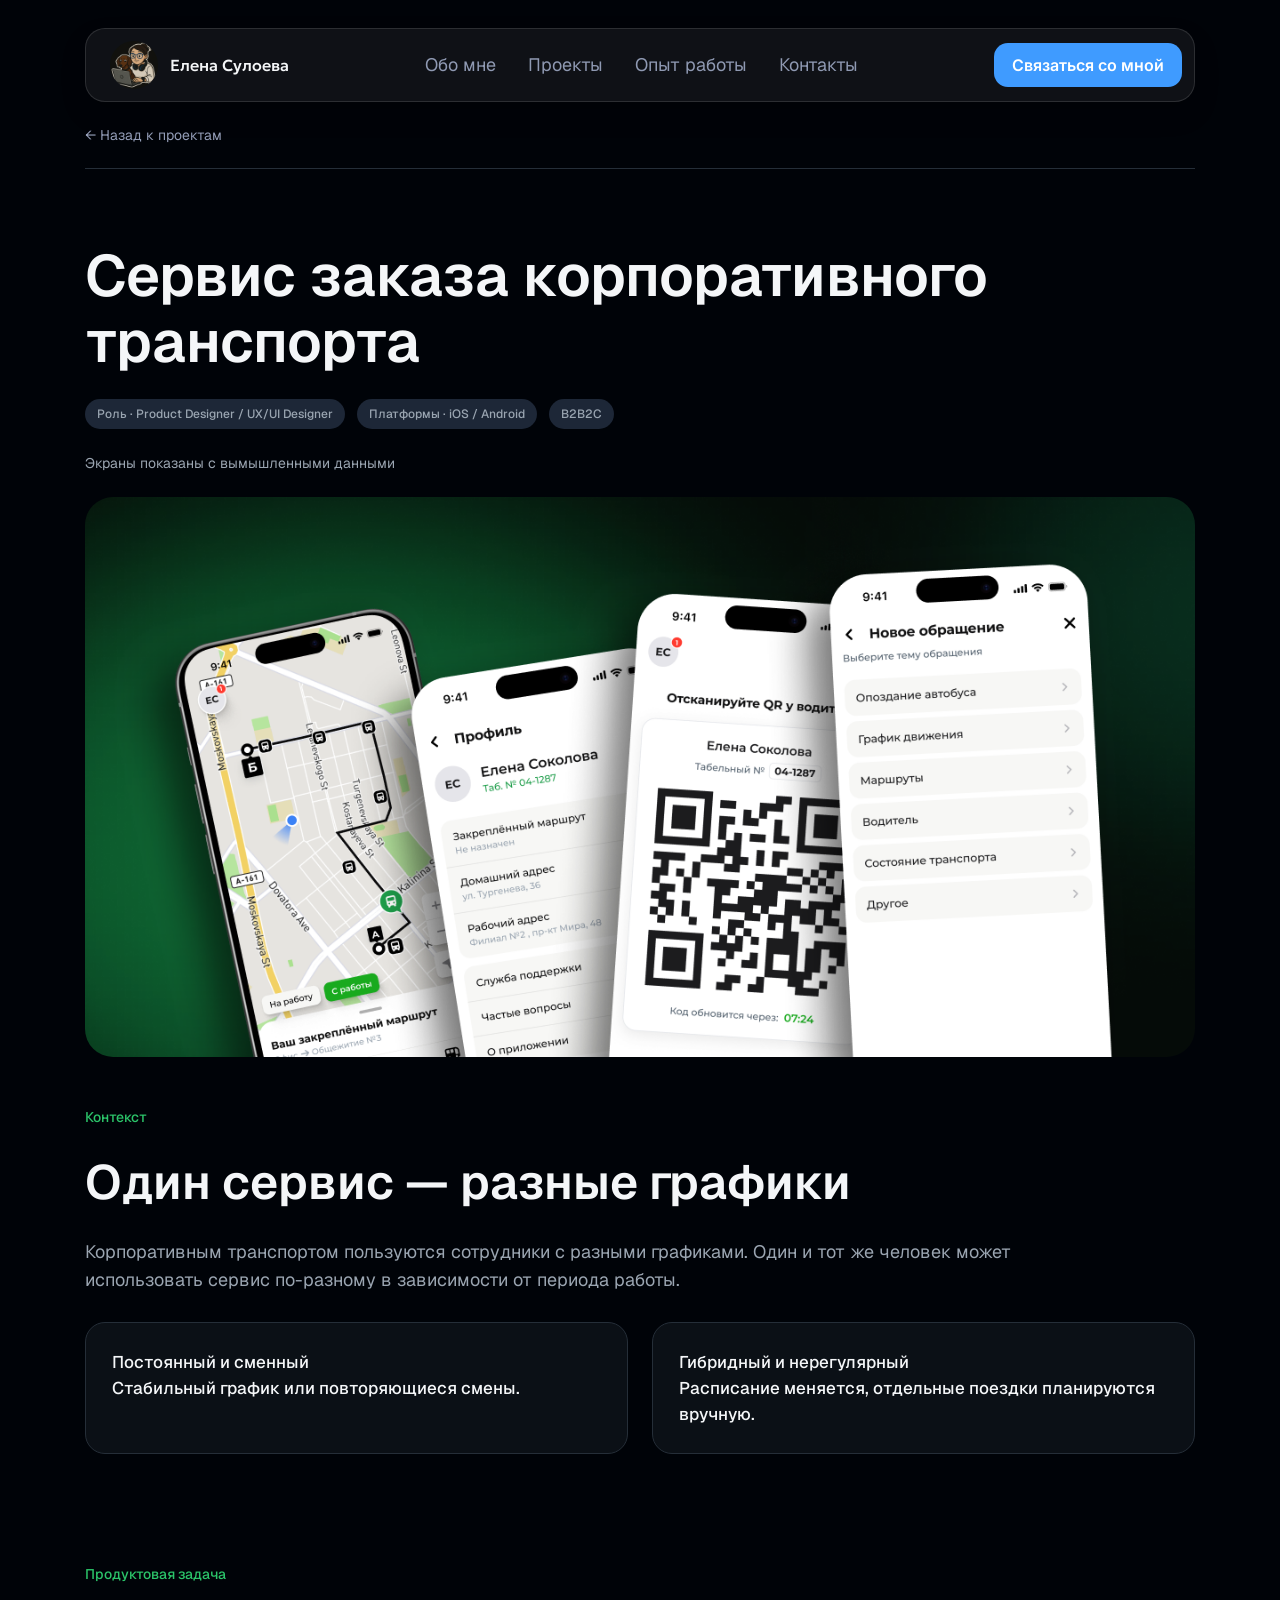
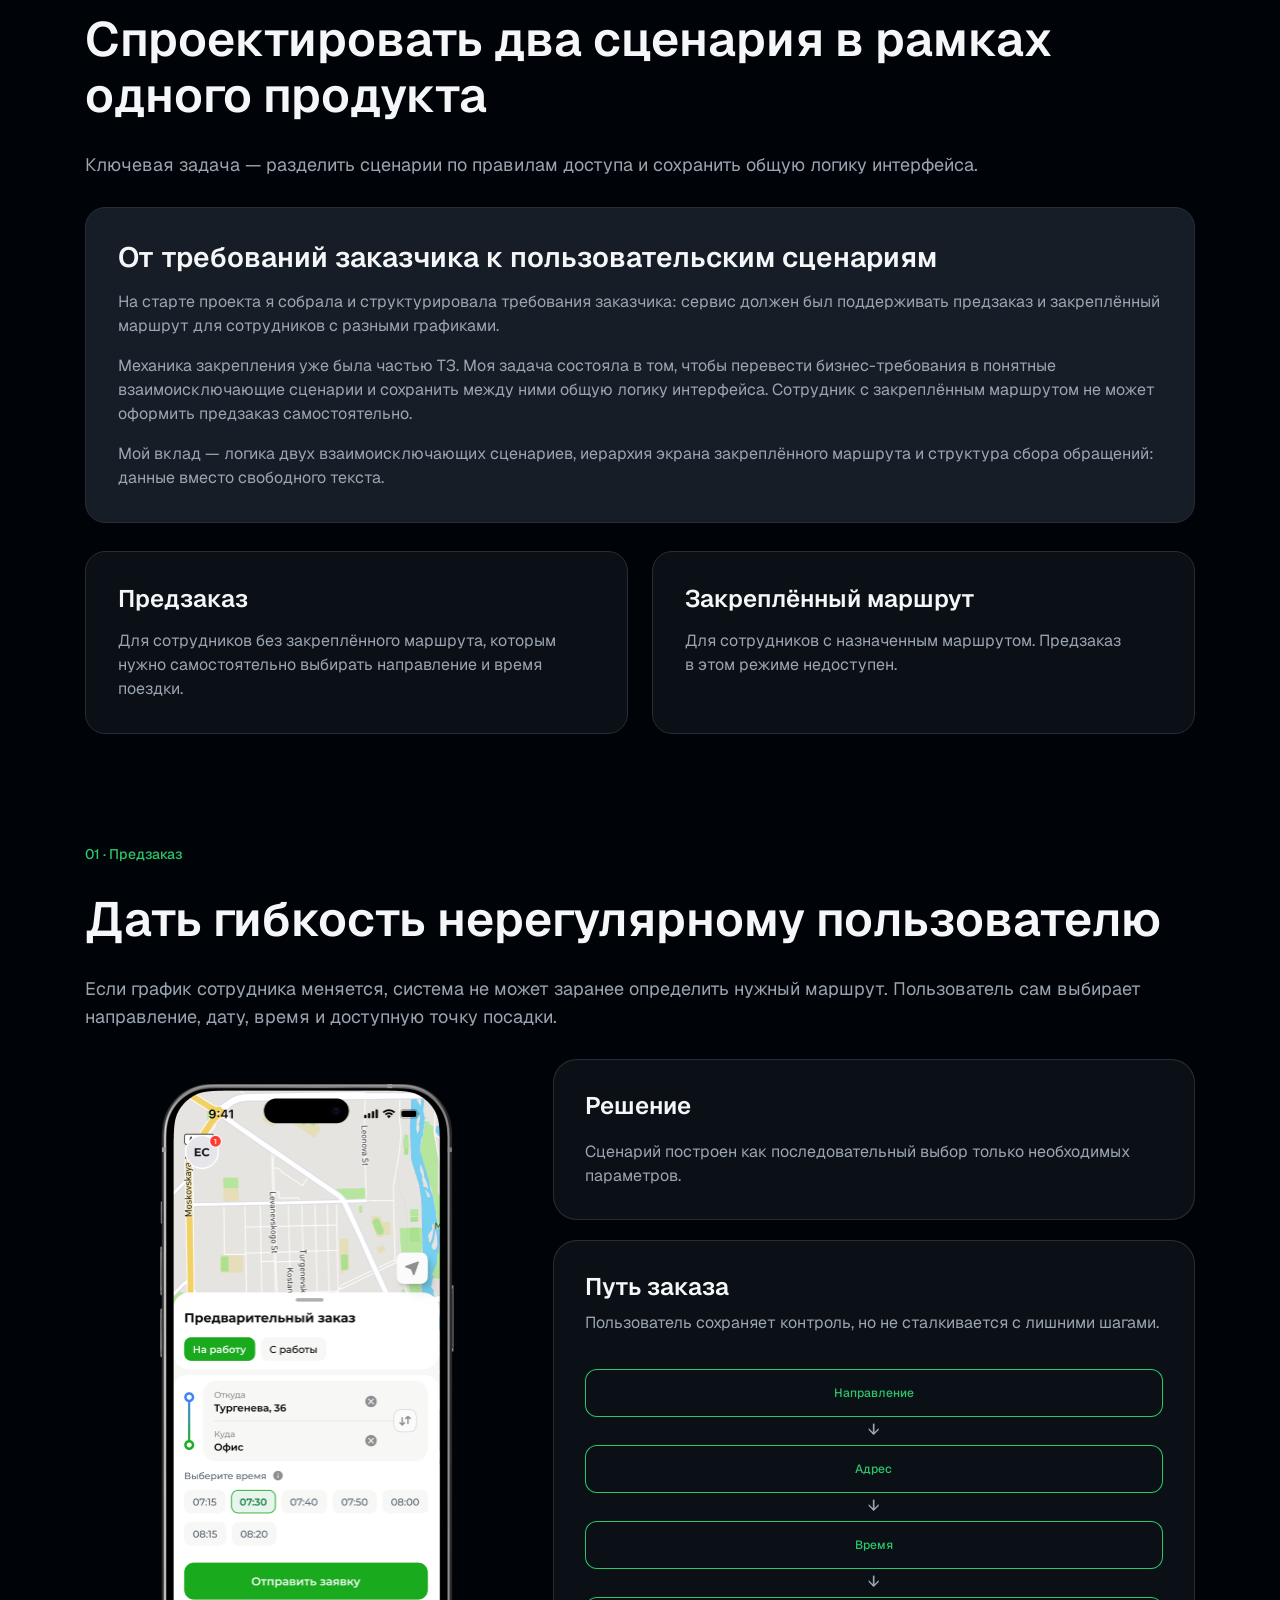
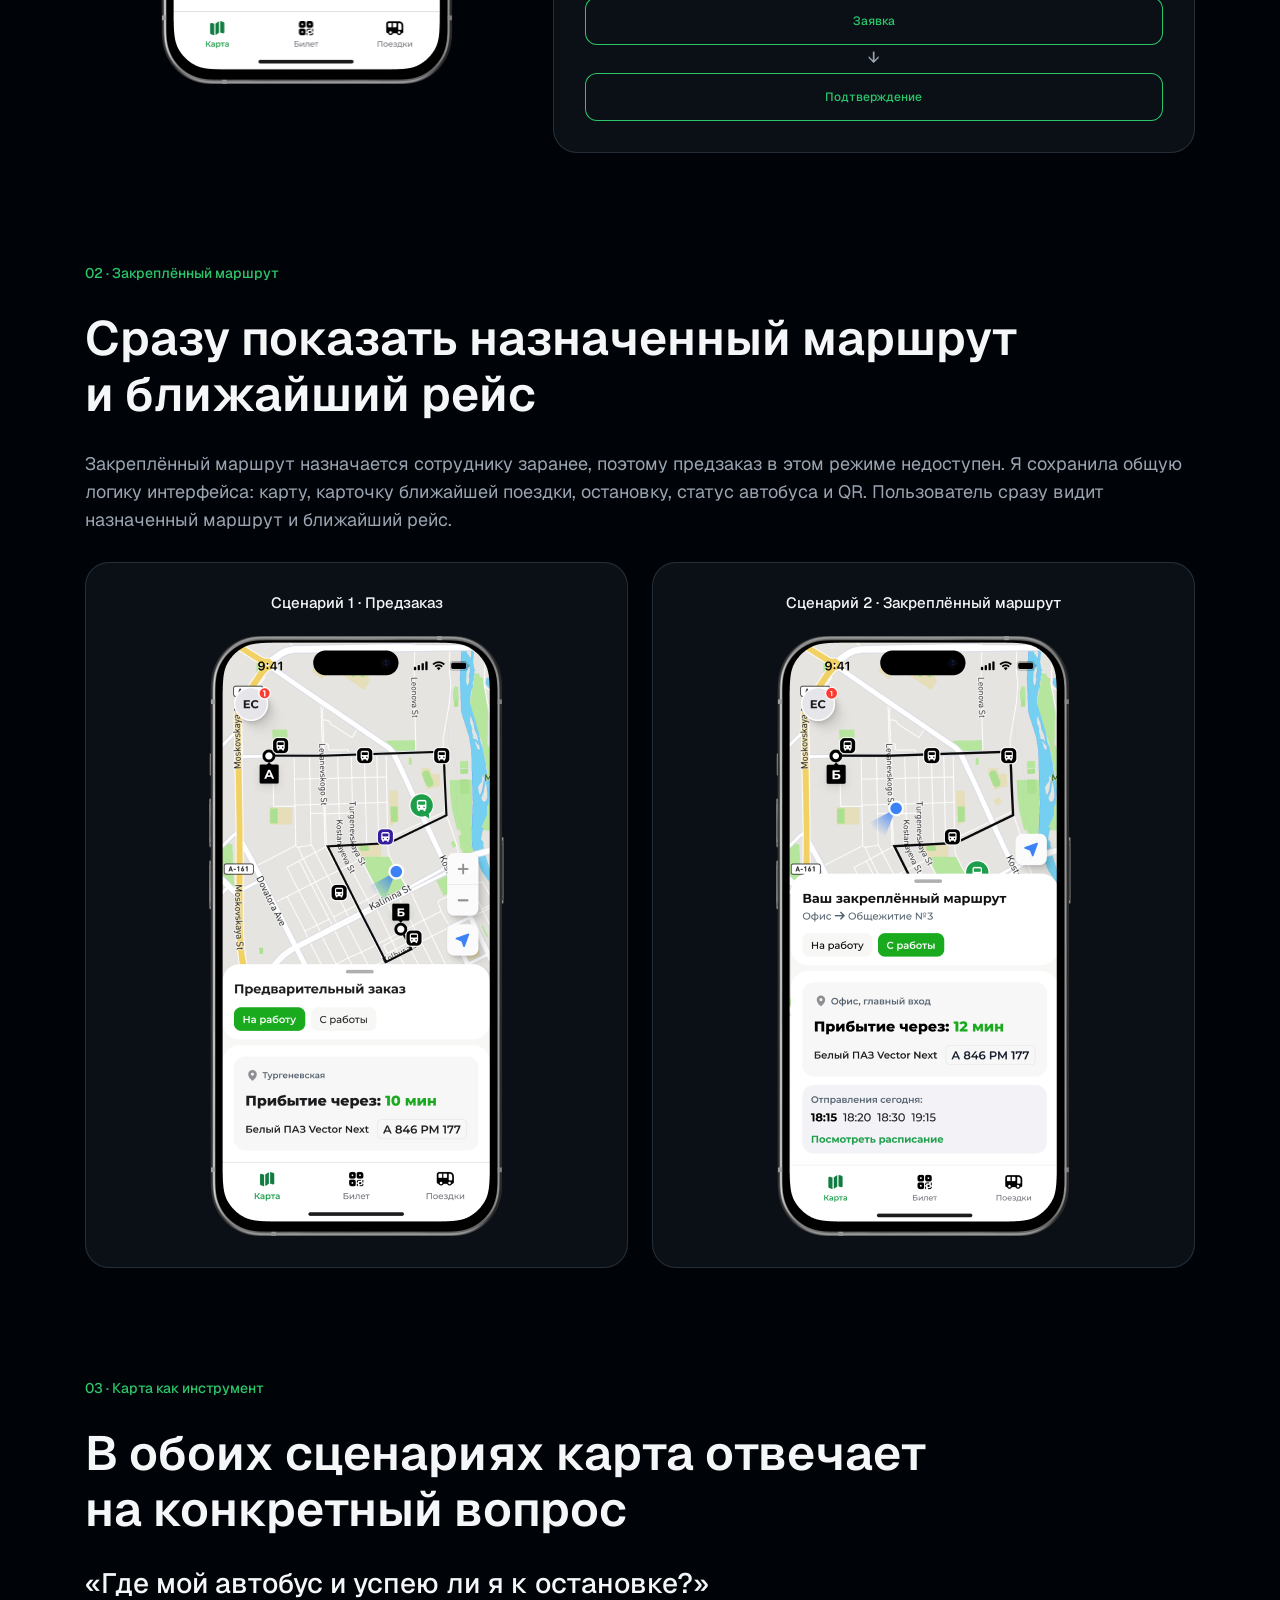
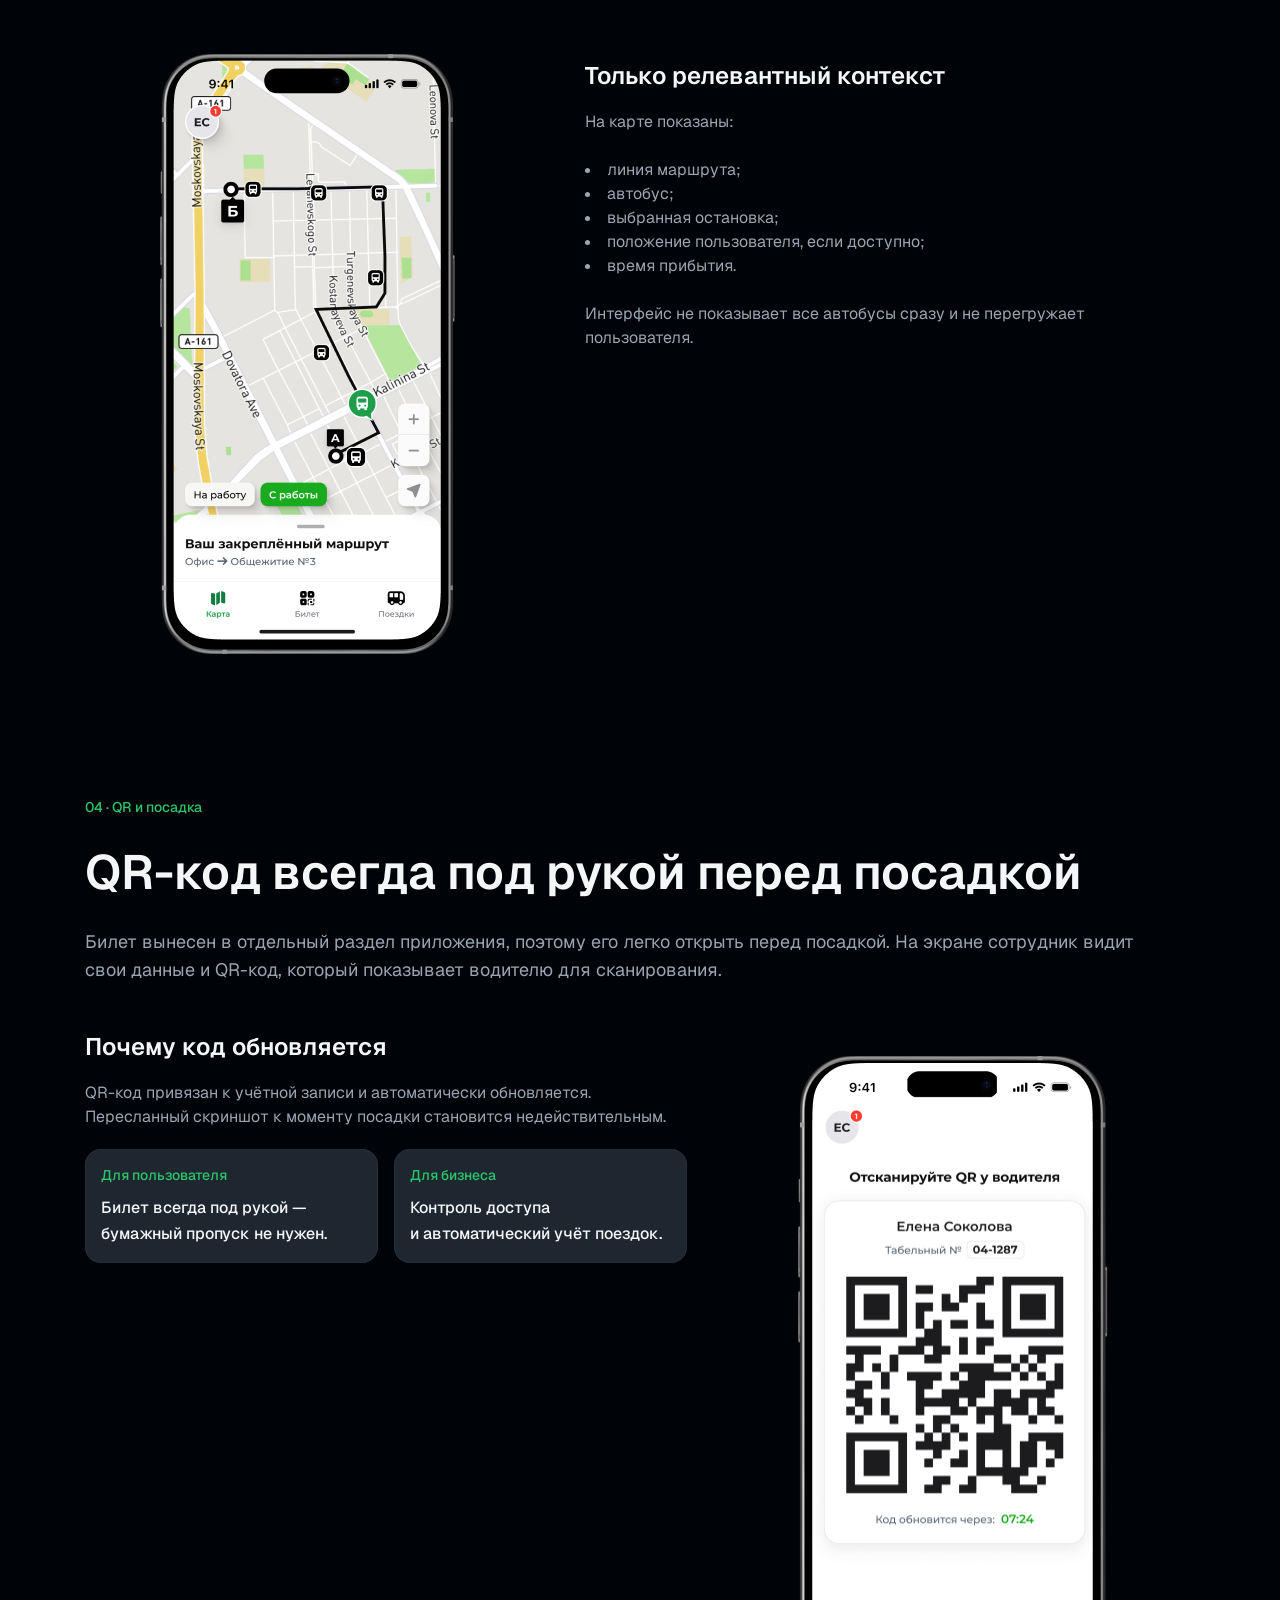
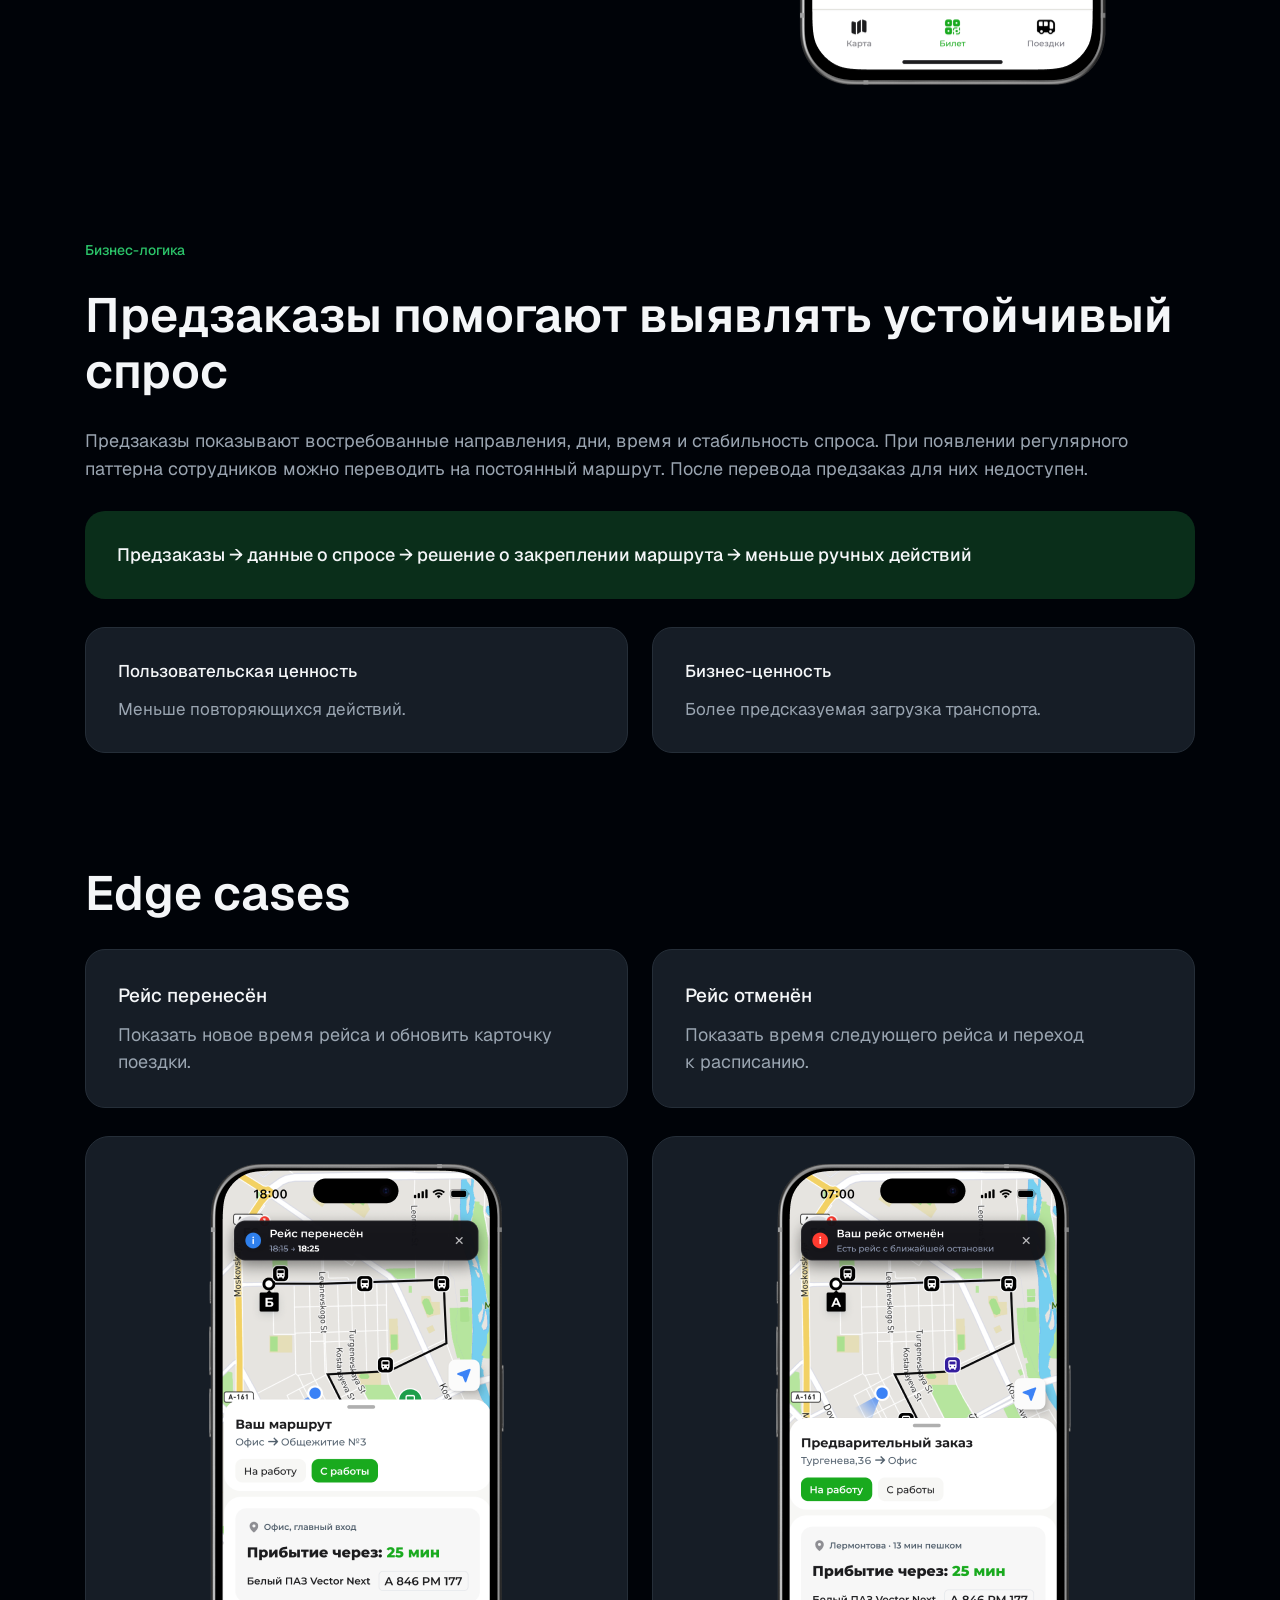
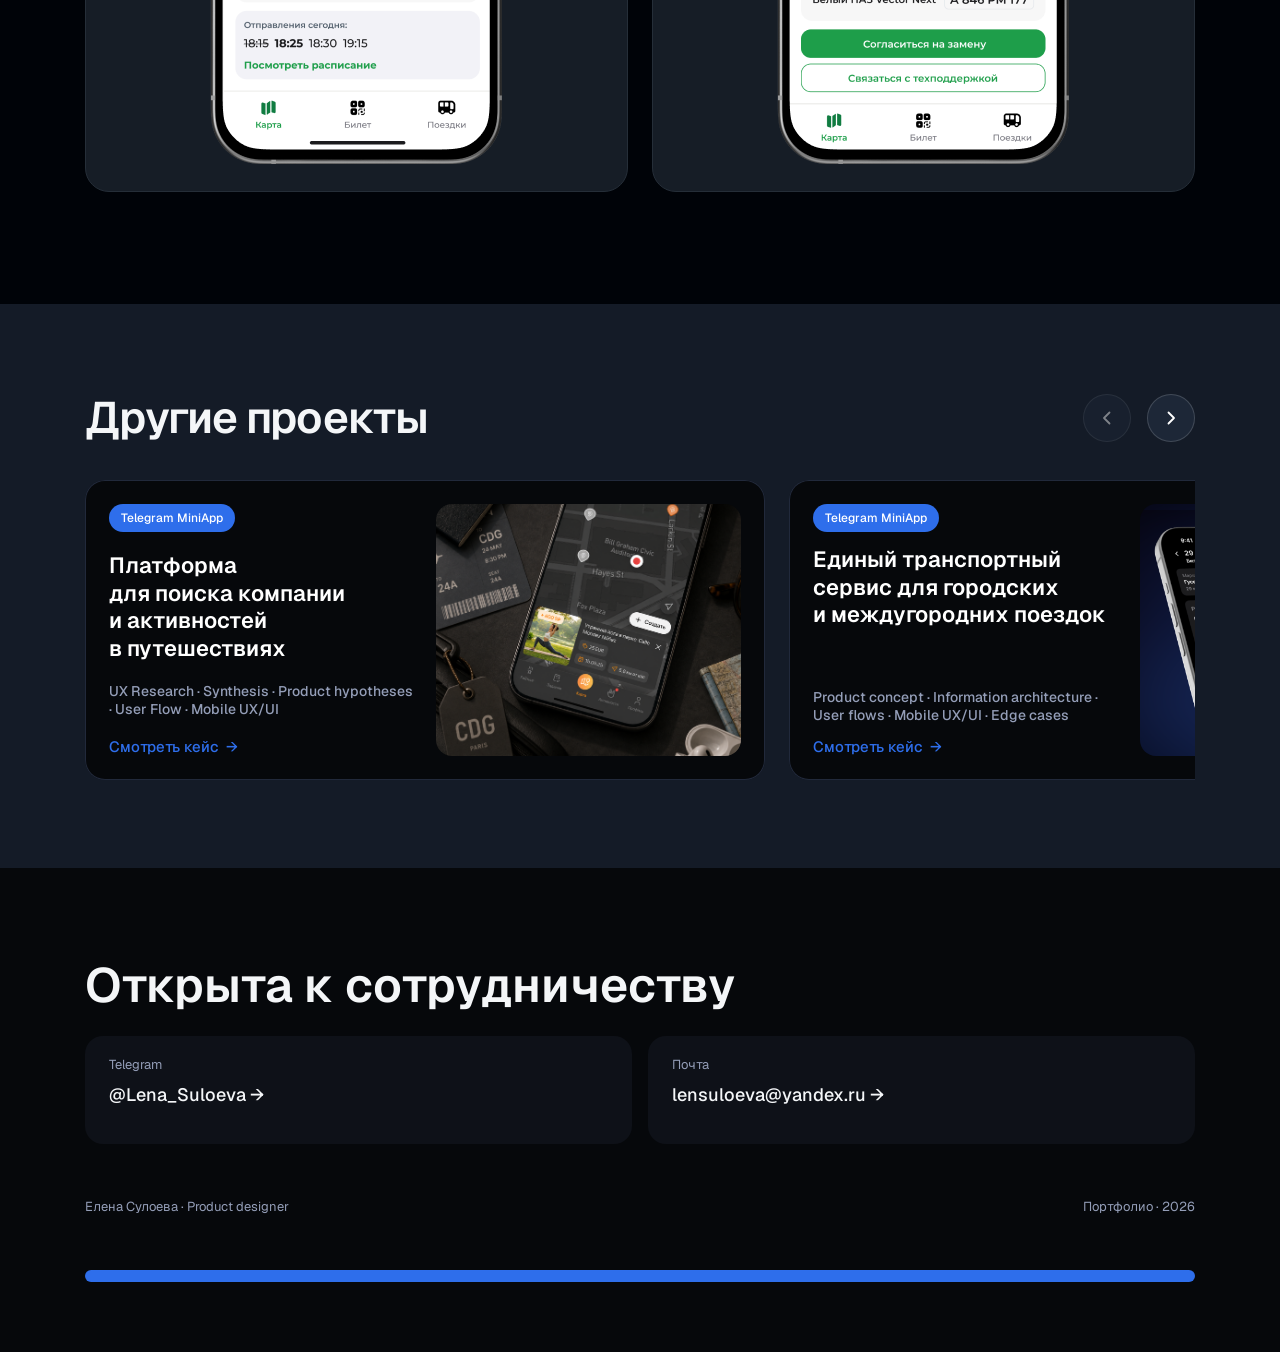
==== site/corporate-transport.html @ f9fe2088 "feat: add responsive corporate transport case and project carousel" ====
<!doctype html>
<html lang="ru">
<head>
  <meta charset="utf-8">
  <meta name="viewport" content="width=device-width, initial-scale=1">
  <meta name="theme-color" content="#000308">
  <meta name="description" content="Кейс Елены Сулоевой: сервис заказа корпоративного транспорта. Предзаказ и закреплённый маршрут, карта, QR-билет и логика поездок.">
  <title>Корпоративный транспорт — Елена Сулоева</title>
  <link rel="icon" type="image/png" href="../pic/avatar.png">
  <link rel="stylesheet" href="./fonts.css">
  <link rel="stylesheet" href="./styles.css">
  <link rel="stylesheet" href="./case.css?v=926602998c38">
  <script src="./script.js" defer></script>
  <script src="./case.js" defer></script>
</head>
<body class="case-page">
  <a class="skip-link" href="#main">К содержимому</a>
  <div class="case-header">
    <header class="header container">
      <a class="brand" href="./index.html" aria-label="Елена Сулоева — на главную">
        <img class="avatar" src="../pic/avatar.png" alt="" width="48" height="48">
        <span>Елена Сулоева</span>
      </a>
      <nav class="navigation" id="navigation" aria-label="Основная навигация">
        <a href="./index.html#about">Обо&nbsp;мне</a>
        <a href="./index.html#projects">Проекты</a>
        <a href="./index.html#experience">Опыт работы</a>
        <a href="#contacts">Контакты</a>
      </nav>
      <a class="contact-button" href="#contacts">Связаться со&nbsp;мной</a>
      <button class="menu-button" type="button" aria-label="Открыть меню" aria-expanded="false" aria-controls="navigation" hidden>
        <img src="../pic/menu.png" alt="" width="44" height="44">
      </button>
    </header>
    <div class="case-back container"><a href="./index.html#projects"><span aria-hidden="true">←</span> Назад к&nbsp;проектам</a></div>
  </div>
  <main id="main" tabindex="-1">
    <section class="case-hero container" aria-labelledby="case-title">
      <h1 id="case-title">Сервис заказа корпоративного транспорта</h1>
      <p class="case-hero-description">Как объединить регулярные и&nbsp;нерегулярные поездки сотрудников в&nbsp;одном продукте</p>
      <ul class="case-meta" aria-label="О проекте">
        <li>Роль · Product Designer / UX/UI Designer</li>
        <li>Платформы · iOS / Android</li>
        <li class="case-meta-desktop">B2B2C</li>
        <li class="case-meta-mobile">Внутренний продукт для&nbsp;крупного банка · NDA</li>
      </ul>
      <p class="case-data-note">Экраны показаны с&nbsp;вымышленными данными</p>
      <img class="case-showcase" src="../pic/corporate-case/hero.png" alt="Четыре экрана сервиса: карта маршрута, профиль сотрудника, QR-билет и обращение в поддержку" width="1248" height="630" fetchpriority="high" decoding="async">
    </section>

    <section class="case-section case-context container" aria-labelledby="context-title">
      <p class="case-eyebrow">Контекст</p>
      <h2 id="context-title">Один сервис — разные графики</h2>
      <p class="case-lead">Корпоративным транспортом пользуются сотрудники с&nbsp;разными графиками. Один и&nbsp;тот&nbsp;же человек может использовать сервис по-разному в&nbsp;зависимости от&nbsp;периода работы.</p>
      <div class="case-grid case-schedules">
        <article class="case-panel"><h3>Постоянный и&nbsp;сменный</h3><p>Стабильный график или повторяющиеся смены.</p></article>
        <article class="case-panel"><h3>Гибридный и&nbsp;нерегулярный</h3><p>Расписание меняется, отдельные поездки планируются вручную.</p></article>
      </div>
    </section>

    <section class="case-section container" aria-labelledby="task-title">
      <p class="case-eyebrow">Продуктовая задача</p>
      <h2 id="task-title">Спроектировать два сценария в&nbsp;рамках одного продукта</h2>
      <p class="case-lead">Ключевая задача — разделить сценарии по&nbsp;правилам доступа и&nbsp;сохранить общую логику интерфейса.</p>
      <article class="case-panel case-contribution">
        <h3>От&nbsp;требований заказчика к&nbsp;пользовательским сценариям</h3>
        <p>На&nbsp;старте проекта я собрала и&nbsp;структурировала требования заказчика: сервис должен был поддерживать предзаказ и&nbsp;закреплённый маршрут для&nbsp;сотрудников с&nbsp;разными графиками.</p>
        <p>Механика закрепления уже была частью ТЗ. Моя задача состояла в&nbsp;том, чтобы перевести бизнес-требования в&nbsp;понятные взаимоисключающие сценарии и&nbsp;сохранить между ними общую логику интерфейса. Сотрудник с&nbsp;закреплённым маршрутом не&nbsp;может оформить предзаказ самостоятельно.</p>
        <p>Мой вклад — логика двух взаимоисключающих сценариев, иерархия экрана закреплённого маршрута и&nbsp;структура сбора обращений: данные вместо свободного текста.</p>
      </article>
      <div class="case-grid case-modes">
        <article class="case-panel"><h3>Предзаказ</h3><p>Для&nbsp;сотрудников без&nbsp;закреплённого маршрута, которым нужно самостоятельно выбирать направление и&nbsp;время поездки.</p></article>
        <article class="case-panel"><h3>Закреплённый маршрут</h3><p>Для&nbsp;сотрудников с&nbsp;назначенным маршрутом. Предзаказ в&nbsp;этом режиме недоступен.</p></article>
      </div>
    </section>

    <section class="case-section container" aria-labelledby="preorder-title">
      <p class="case-eyebrow">01 · Предзаказ</p>
      <h2 id="preorder-title">Дать гибкость нерегулярному пользователю</h2>
      <p class="case-lead">Если график сотрудника меняется, система не&nbsp;может заранее определить нужный маршрут. Пользователь сам выбирает направление, дату, время и&nbsp;доступную точку посадки.</p>
      <div class="case-split case-preorder">
        <div class="case-screen-panel"><picture><source media="(min-width: 701px)" srcset="../pic/corporate-case/preorder-desktop.png"><img class="case-phone" src="../pic/corporate-case/preorder.png" alt="Предварительный заказ: выбор направления, адреса и времени поездки" width="295" height="600" loading="lazy" decoding="async"></picture></div>
        <div class="case-stack">
          <article class="case-panel"><h3>Решение</h3><p>Сценарий построен как последовательный выбор только необходимых параметров.</p></article>
          <article class="case-panel case-order"><h3>Путь заказа</h3><p>Пользователь сохраняет контроль, но&nbsp;не&nbsp;сталкивается с&nbsp;лишними шагами.</p>
            <ol class="case-steps" aria-label="Последовательность заказа">
              <li><span class="case-step-number">01 · </span>Направление</li><li><span class="case-step-number">02 · </span>Адрес</li><li><span class="case-step-number">03 · </span>Время</li><li><span class="case-step-mobile">04 · Подтверждение</span><span class="case-step-desktop">Заявка</span></li><li><span class="case-step-mobile">05 · Отправка заявки</span><span class="case-step-desktop">Подтверждение</span></li>
            </ol>
          </article>
        </div>
      </div>
    </section>

    <section class="case-section case-assigned-section container" aria-labelledby="assigned-title">
      <p class="case-eyebrow">02 · Закреплённый маршрут</p>
      <h2 id="assigned-title">Сразу показать назначенный маршрут и&nbsp;ближайший рейс</h2>
      <p class="case-lead">Закреплённый маршрут назначается сотруднику заранее, поэтому предзаказ в&nbsp;этом режиме недоступен. Я сохранила общую логику интерфейса: карту, карточку ближайшей поездки, остановку, статус автобуса и&nbsp;QR. Пользователь сразу видит назначенный маршрут и&nbsp;ближайший рейс.</p>
      <div class="case-comparison case-scenarios" tabindex="0" role="region" aria-label="Сравнение сценариев поездки. На узком экране прокручивается по горизонтали">
        <figure class="case-screen-panel"><figcaption>Сценарий 1 · Предзаказ</figcaption><picture><source media="(min-width: 701px)" srcset="../pic/corporate-case/scenario-preorder-desktop.png"><img class="case-phone" src="../pic/corporate-case/scenario-preorder.png" alt="Сценарий предзаказа: карта и карточка предварительной поездки" width="295" height="600" loading="lazy" decoding="async"></picture></figure>
        <figure class="case-screen-panel"><figcaption>Сценарий 2 · Закреплённый маршрут</figcaption><picture><source media="(min-width: 701px)" srcset="../pic/corporate-case/scenario-assigned-desktop.png"><img class="case-phone" src="../pic/corporate-case/scenario-assigned.png" alt="Назначенный маршрут сотрудника, ближайший рейс и время прибытия" width="295" height="600" loading="lazy" decoding="async"></picture></figure>
      </div>
    </section>

    <section class="case-section case-map-section container" aria-labelledby="map-title">
      <p class="case-eyebrow">03 · Карта как инструмент</p>
      <h2 id="map-title">В&nbsp;обоих сценариях карта отвечает на&nbsp;конкретный вопрос</h2>
      <p class="case-question">«Где мой автобус и&nbsp;успею&nbsp;ли я к&nbsp;остановке?»</p>
      <div class="case-split">
        <div class="case-screen-panel"><picture><source media="(min-width: 701px)" srcset="../pic/corporate-case/map-desktop.png"><img class="case-phone" src="../pic/corporate-case/map.png" alt="Карта закреплённого маршрута с автобусом, выбранной остановкой и временем прибытия" width="295" height="600" loading="lazy" decoding="async"></picture></div>
        <article class="case-explanation"><h3>Только релевантный контекст</h3><p>На&nbsp;карте показаны:</p>
          <ul class="case-bullets"><li>линия маршрута;</li><li>автобус;</li><li>выбранная остановка;</li><li>положение пользователя, если доступно;</li><li>время прибытия.</li></ul>
          <p>Интерфейс не&nbsp;показывает все автобусы сразу и&nbsp;не&nbsp;перегружает пользователя.</p>
        </article>
      </div>
    </section>

    <section class="case-section case-qr-section container" aria-labelledby="qr-title">
      <p class="case-eyebrow">04 · QR и&nbsp;посадка</p>
      <h2 id="qr-title">QR-код всегда под&nbsp;рукой перед посадкой</h2>
      <p class="case-lead">Билет вынесен в&nbsp;отдельный раздел приложения, поэтому его легко открыть перед посадкой. На&nbsp;экране сотрудник видит свои данные и&nbsp;QR-код, который показывает водителю для&nbsp;сканирования.</p>
      <div class="case-split case-qr">
        <article class="case-explanation"><h3>Почему код обновляется</h3><p>QR-код привязан к&nbsp;учётной записи и&nbsp;автоматически обновляется. Пересланный скриншот к&nbsp;моменту посадки становится недействительным.</p>
          <div class="case-grid case-qr-value">
            <div class="case-panel"><h4>Для&nbsp;пользователя</h4><p>Билет всегда под&nbsp;рукой — бумажный пропуск не&nbsp;нужен.</p></div>
            <div class="case-panel"><h4>Для&nbsp;бизнеса</h4><p>Контроль доступа и&nbsp;автоматический учёт поездок.</p></div>
          </div>
        </article>
        <div class="case-screen-panel"><picture><source media="(min-width: 701px)" srcset="../pic/corporate-case/qr-desktop.png"><img class="case-phone case-phone--qr" src="../pic/corporate-case/qr.png" alt="Обновляемый QR-билет сотрудника с таймером действия кода" width="261" height="532" loading="lazy" decoding="async"></picture></div>
      </div>
    </section>

    <section class="case-section container" aria-labelledby="business-title">
      <p class="case-eyebrow">Бизнес-логика</p>
      <h2 id="business-title">Предзаказы помогают выявлять устойчивый спрос</h2>
      <p class="case-lead">Предзаказы показывают востребованные направления, дни, время и&nbsp;стабильность спроса. При&nbsp;появлении регулярного паттерна сотрудников можно переводить на&nbsp;постоянный маршрут. После перевода предзаказ для&nbsp;них недоступен.</p>
      <p class="case-demand">Предзаказы → данные о&nbsp;спросе → решение о&nbsp;закреплении маршрута → меньше ручных действий</p>
      <div class="case-grid case-values">
        <article class="case-panel"><h3>Пользовательская ценность</h3><p>Меньше повторяющихся действий.</p></article>
        <article class="case-panel"><h3>Бизнес-ценность</h3><p>Более предсказуемая загрузка транспорта.</p></article>
      </div>
    </section>

    <section class="case-section case-edge container" aria-labelledby="edge-title">
      <h2 id="edge-title">Edge cases</h2>
      <div class="case-comparison case-states" tabindex="0" role="region" aria-label="Перенос и отмена рейса. На узком экране прокручивается по горизонтали">
        <article class="case-state"><div class="case-panel"><h3>Рейс перенесён</h3><p>Показать новое время рейса и&nbsp;обновить карточку поездки.</p></div><div class="case-screen-panel"><img class="case-phone" src="../pic/corporate-case/rescheduled.png" alt="Состояние перенесённого рейса: новое время и уведомление об изменении" width="295" height="600" loading="lazy" decoding="async"></div></article>
        <article class="case-state"><div class="case-panel"><h3>Рейс отменён</h3><p>Показать время следующего рейса и&nbsp;переход к&nbsp;расписанию.</p></div><div class="case-screen-panel"><img class="case-phone" src="../pic/corporate-case/cancelled.png" alt="Состояние отменённого рейса: предупреждение и кнопка перехода к расписанию" width="295" height="600" loading="lazy" decoding="async"></div></article>
      </div>
    </section>

    <section class="related-projects" aria-labelledby="related-title" data-carousel>
      <div class="related-heading container"><h2 id="related-title">Другие проекты</h2>
        <div class="carousel-controls" hidden>
          <button type="button" class="carousel-button" data-direction="-1" aria-label="Предыдущий проект" aria-controls="related-track" disabled><img src="../pic/chevron-left.svg" alt="" width="20" height="20"></button>
          <button type="button" class="carousel-button" data-direction="1" aria-label="Следующий проект" aria-controls="related-track"><img src="../pic/chevron-right.svg" alt="" width="20" height="20"></button>
        </div>
      </div>
      <div class="related-track" id="related-track" tabindex="0" role="region" aria-label="Другие проекты — прокручиваемый список">
        <article class="related-card related-card--soul">
          <div class="related-content"><span class="badge">Telegram MiniApp</span><h3>Платформа<br>для&nbsp;поиска компании<br>и&nbsp;активностей<br>в&nbsp;путешествиях</h3><p class="project-tags">UX Research · Synthesis · Product hypotheses · User Flow · Mobile UX/UI</p><span class="case-link" role="link" aria-disabled="true" aria-label="Смотреть кейс — страница пока недоступна">Смотреть кейс <span aria-hidden="true">→</span></span></div>
          <img class="related-image" src="../pic/carousel-soul-v2.png" alt="Приложение для путешествий на телефоне рядом с посадочным талоном" width="305" height="252" loading="lazy" decoding="async">
        </article>
        <article class="related-card related-card--transport">
          <div class="related-content"><span class="badge">Telegram MiniApp</span><h3>Единый транспортный сервис для&nbsp;городских и&nbsp;междугородних поездок</h3><p class="project-tags">Product concept · Information architecture · User flows · Mobile UX/UI · Edge cases</p><span class="case-link" role="link" aria-disabled="true" aria-label="Смотреть кейс — страница пока недоступна">Смотреть кейс <span aria-hidden="true">→</span></span></div>
          <img class="related-image" src="../pic/carousel-transport-v2.png" alt="Превью единого транспортного сервиса" width="305" height="252" loading="lazy" decoding="async">
        </article>
        <article class="related-card related-card--cashier">
          <div class="related-content"><span class="badge">Web B2B</span><h3>АРМ Кассира</h3><p class="project-tags">Complex B2B flows · Payment scenarios · Edge cases · Web UI</p><span class="case-link" role="link" aria-disabled="true" aria-label="Смотреть кейс — страница пока недоступна">Смотреть кейс <span aria-hidden="true">→</span></span></div>
          <img class="related-image" src="../pic/carousel-cashier-v2.png" alt="Превью автоматизированного рабочего места кассира" width="305" height="252" loading="lazy" decoding="async">
        </article>
      </div>
    </section>

    <section class="contacts" id="contacts" aria-labelledby="contacts-title">
      <div class="container"><h2 id="contacts-title">Открыта к&nbsp;сотрудничеству</h2>
        <div class="contact-cards">
          <a class="contact-card" href="https://t.me/Lena_Suloeva" target="_blank" rel="noopener noreferrer"><span>Telegram</span><strong>@Lena_Suloeva <span aria-hidden="true">→</span></strong></a>
          <a class="contact-card" href="mailto:lensuloeva@yandex.ru"><span>Почта</span><strong>lensuloeva@yandex.ru <span aria-hidden="true">→</span></strong></a>
        </div>
      </div>
    </section>
  </main>
  <footer class="footer"><div class="container"><div class="footer-meta"><p>Елена Сулоева · Product designer</p><p>Портфолио · 2026</p></div><div class="footer-line" aria-hidden="true"></div></div></footer>
</body>
</html>
---- site/fonts.css ----
@font-face {
  font-family: 'Geist';
  font-style: normal;
  font-weight: 400;
  font-display: swap;
  src: url(./fonts/geist-400.ttf) format('truetype');
}
@font-face {
  font-family: 'Geist';
  font-style: normal;
  font-weight: 500;
  font-display: swap;
  src: url(./fonts/geist-500.ttf) format('truetype');
}
@font-face {
  font-family: 'Geist';
  font-style: normal;
  font-weight: 600;
  font-display: swap;
  src: url(./fonts/geist-600.ttf) format('truetype');
}
@font-face {
  font-family: 'Geist';
  font-style: normal;
  font-weight: 700;
  font-display: swap;
  src: url(./fonts/geist-700.ttf) format('truetype');
}
@font-face {
  font-family: 'Geologica';
  font-style: normal;
  font-weight: 500;
  font-display: swap;
  src: url(./fonts/geologica-500.ttf) format('truetype');
}
@font-face {
  font-family: 'Inter';
  font-style: normal;
  font-weight: 600;
  font-display: swap;
  src: url(./fonts/inter-600.ttf) format('truetype');
}
@font-face {
  font-family: 'Onest';
  font-style: normal;
  font-weight: 400;
  font-display: swap;
  src: url(./fonts/onest-400.ttf) format('truetype');
}
---- site/styles.css ----
:root {
  color-scheme: dark;
  --background: #05060a;
  --section: #0a0e16;
  --card: #06080b;
  --surface: #0e1118;
  --border: #21293b;
  --text: #f6f9ff;
  --muted: #949eb8;
  --accent: #2e6eeb;
  --gutter: clamp(24px, 6.6667vw, 96px);
  font-family: Geist, Arial, sans-serif;
  color: var(--text);
  background: var(--background);
  font-synthesis: none;
  scroll-behavior: smooth;
  scroll-padding-top: 28px;
}
* { box-sizing: border-box; }
body { margin: 0; }
h1, h2, h3, p, ul, ol { margin: 0; }
ul, ol { padding: 0; list-style: none; }
a { color: inherit; text-decoration: none; }
button { font: inherit; }
img { display: block; }
[hidden] { display: none !important; }
:focus-visible { outline: 2px solid #79b8ff; outline-offset: 5px; }
.container { width: calc(100% - var(--gutter) * 2); max-width: 1248px; margin-inline: auto; }
.skip-link { position: absolute; top: 8px; left: 16px; z-index: 20; padding: 12px 18px; border-radius: 12px; background: var(--accent); transform: translateY(-150%); }
.skip-link:focus { transform: translateY(0); }
.cover { padding-top: 42px; }
.header { position: relative; z-index: 2; display: flex; align-items: center; gap: 24px; min-height: 74px; padding: 12px 12px 12px 24px; border: 1px solid rgb(255 255 255 / 12%); border-radius: 20px; background: rgb(255 255 255 / 6%); box-shadow: 0 12px 24px rgb(0 0 0 / 20%); }
.brand { display: flex; flex-shrink: 0; align-items: center; gap: 12px; font-family: Geologica, Geist, sans-serif; font-size: 16px; font-weight: 500; line-height: 20px; }
.avatar { width: 48px; height: 48px; object-fit: cover; border-radius: 50%; }
.navigation { display: flex; flex: 1; align-items: center; justify-content: center; gap: 32px; color: #8f99b2; font-size: 18px; line-height: 20px; }
.navigation a { padding-block: 12px; transition: color 150ms; white-space: nowrap; }
.navigation a:hover { color: var(--text); }
.contact-button { display: flex; align-items: center; justify-content: center; flex-shrink: 0; min-height: 44px; padding: 10px 18px; border-radius: 14px; background: #3f9bff; color: #fff; font-family: Inter, sans-serif; font-size: 16px; font-weight: 600; transition: background 150ms; }
.contact-button:hover { background: #2e6eeb; }
.menu-button { padding: 0; width: 44px; height: 44px; border: 0; border-radius: 14px; background: #1d2737; cursor: pointer; }
.menu-button img { width: 44px; height: 44px; }
.menu-button[aria-expanded="true"] { outline: 2px solid var(--accent); outline-offset: 3px; }
.hero { padding-top: 106px; padding-bottom: 88px; }
.contact-chips { display: flex; flex-wrap: wrap; gap: 12px; }
.contact-chip { display: flex; align-items: center; gap: 8px; min-height: 50px; padding: 12px 16px; border: 1px solid rgb(255 255 255 / 12%); border-radius: 18px; background: var(--surface); font-size: 18px; font-weight: 500; line-height: 25px; transition: border-color 150ms; }
.contact-chip:hover { border-color: var(--accent); }
.telegram-icon { width: 20px; height: 20px; }
.email-icon { width: 24px; height: 24px; }
h1 { max-width: 1180px; margin-top: 16px; font-size: 58px; font-weight: 700; line-height: 78px; }
h1 > span { color: var(--accent); }
.skills { display: grid; grid-template-columns: repeat(4, minmax(0, 1fr)); margin-top: 48px; border: 1px solid var(--border); border-radius: 20px; background: rgb(14 22 38 / 35%); }
.skill { display: grid; grid-template-columns: minmax(0, 1fr) 32px; grid-template-rows: minmax(45px, auto) 1fr; column-gap: 12px; row-gap: 10px; padding: 24px; }
.skill + .skill { border-left: 1px solid var(--border); }
.skill h2 { font-size: 16px; font-weight: 500; line-height: 22.4px; }
.skill p { grid-column: 1; font-size: 14px; line-height: 22.4px; }
.skill img { grid-column: 2; grid-row: 2; align-self: end; width: 32px; height: 32px; }
.work { background: var(--section); }
.projects { padding-top: 72px; padding-bottom: 88px; }
.projects > h2 { font-size: 42px; font-weight: 600; line-height: 52px; }
.project-list { display: grid; gap: 24px; margin-top: 24px; }
.project { display: grid; grid-template-columns: minmax(0, 1fr) minmax(0, 560px); gap: 32px; min-height: 420px; padding: 31px 31px 31px 47px; border: 1px solid var(--border); border-radius: 24px; background: var(--card); }
.project-content { display: flex; flex-direction: column; align-items: flex-start; gap: 18px; min-width: 0; }
.badge { display: inline-block; padding: 6px 12px; border-radius: 99px; background: var(--accent); color: #fff; font-size: 12px; font-weight: 500; line-height: 16px; }
.project-summary { flex: 1; }
.project h3 { max-width: 540px; font-size: 32px; font-weight: 600; line-height: 40px; }
.desktop-title-line { display: block; }
.project-summary p { max-width: 520px; margin-top: 18px; color: var(--muted); font-size: 17px; line-height: 26px; }
.project--soul .project-summary p { font-family: Onest, Geist, sans-serif; }
.project-tags { color: var(--muted); font-size: 14px; font-weight: 500; line-height: 18px; }
.case-link { color: var(--accent); font-size: 15px; font-weight: 500; line-height: 22px; }
.case-link[aria-disabled="true"] { cursor: not-allowed; }
.case-link span { margin-left: 4px; }
.project-picture { display: block; align-self: center; min-width: 0; }
.project-image { align-self: center; width: 100%; height: auto; aspect-ratio: 560 / 356; object-fit: cover; border-radius: 20px; }
@media (hover: hover) and (pointer: fine) {
  .project { transition: transform 240ms ease, border-color 240ms ease, box-shadow 240ms ease; }
  .project-image { transition: transform 320ms ease; }
  .project:hover { transform: translateY(-4px); border-color: var(--accent); box-shadow: 0 14px 32px rgb(0 0 0 / 24%), 0 0 24px rgb(46 110 235 / 8%); }
  .project:hover .project-image { transform: scale(1.025); }
}
.experience-grid { display: grid; grid-template-columns: 520px minmax(0, 1fr); gap: 56px; }
.experience-intro { min-height: 360px; }
.experience-intro h2 { max-width: 520px; font-size: 52px; font-weight: 600; line-height: 58px; color: #f6f6f1; }
.experience-intro > p { max-width: 470px; margin-top: 26px; color: #f6f6f1; font-size: 19px; line-height: 28px; }
.job { display: flex; align-items: center; justify-content: space-between; gap: 16px; min-height: 112px; padding-block: 20px; }
.job + .job { border-top: 1px solid var(--border); }
.job h3 { color: #f6f6f1; font-size: 19px; font-weight: 500; line-height: 23px; }
.job p { color: var(--muted); font-size: 14px; line-height: 17px; }
.job div p { margin-top: 7px; }
.job-date { flex-shrink: 0; text-align: right; }
.education { display: grid; grid-template-columns: 210px 1fr 1fr; gap: 28px; margin-top: 36px; min-height: 90px; padding-top: 24px; padding-bottom: 24px; border-top: 1px solid var(--border); font-size: 15px; line-height: 22px; color: #f6f6f1; }
.education h3 { font-size: 15px; font-weight: 500; line-height: 18px; color: var(--muted); }
.contacts { padding-top: 88px; background: var(--card); }
.contacts h2 { font-size: 48px; font-weight: 600; line-height: 58px; }
.contact-cards { display: grid; grid-template-columns: repeat(2, minmax(0, 1fr)); gap: 16px; margin-top: 22px; }
.contact-card { display: flex; flex-direction: column; gap: 8px; min-height: 108px; padding: 20px 24px; border-radius: 18px; background: var(--surface); transition: background 150ms; }
.contact-card:hover { background: #182133; }
.contact-card > span { color: var(--muted); font-size: 13px; line-height: 18px; }
.contact-card strong { font-size: 18px; font-weight: 500; line-height: 25px; overflow-wrap: anywhere; }
.footer { padding-top: 22px; padding-bottom: 70px; background: var(--card); }
.footer-meta { display: flex; align-items: center; justify-content: space-between; gap: 16px; min-height: 82px; color: var(--muted); font-size: 13px; line-height: 18px; }
.footer-meta p:last-child { text-align: right; }
.footer-line { height: 12px; margin-top: 22px; border-radius: 6px; background: var(--accent); }
@media (max-width: 1250px) {
  .header { gap: 16px; }
  .navigation { gap: 20px; font-size: 16px; }
  h1 { font-size: 48px; line-height: 1.34; }
  .skill { padding: 18px; column-gap: 8px; }
  .project { grid-template-columns: repeat(2, minmax(0, 1fr)); padding: 28px; gap: 24px; }
  .project h3 { font-size: 28px; line-height: 1.25; }
  .experience-grid { grid-template-columns: minmax(0, 0.85fr) minmax(0, 1.15fr); gap: 36px; }
  .experience-intro h2 { font-size: 44px; line-height: 1.12; }
  .job { flex-wrap: wrap; gap: 8px; }
  .job-date { text-align: left; }
  .education { grid-template-columns: 180px 1fr 1fr; gap: 20px; }
}
@media (max-width: 1000px) {
  .header { flex-wrap: wrap; justify-content: space-between; }
  .header .contact-button { display: none; }
  .menu-button:not([hidden]) { display: block; }
  .navigation { flex-basis: 100%; order: 3; justify-content: flex-start; flex-wrap: wrap; }
  .header[data-menu-ready] .navigation { display: none; }
  .header[data-menu-ready][data-menu-open] .navigation { display: flex; }
  .hero { padding-top: 64px; padding-bottom: 64px; }
  .skills { grid-template-columns: repeat(2, minmax(0, 1fr)); }
  .skill { padding: 24px; }
  .skill:nth-child(3) { border-left: 0; }
  .skill:nth-child(n+3) { border-top: 1px solid var(--border); }
  .project { min-height: 360px; }
  .projects > h2 { font-size: 36px; line-height: 1.25; }
  .project h3 { font-size: 24px; }
  .project-tags { font-size: 12px; }
  .experience-grid { grid-template-columns: 1fr; gap: 28px; }
  .experience-intro { min-height: 0; }
  .experience-intro h2 { max-width: 620px; }
  .job { flex-wrap: nowrap; }
  .education { grid-template-columns: 1fr 1fr; }
  .education h3 { grid-column: 1 / -1; }
}
@media (max-width: 700px) {
  :root { --gutter: 16px; }
  .header { padding: 12px 12px 12px 24px; gap: 12px; background: var(--surface); border-color: rgb(255 255 255 / 16%); }
  .brand { font-family: Geist, Arial, sans-serif; }
  .navigation { flex-direction: column; align-items: stretch; gap: 0; padding-top: 8px; }
  .navigation a { padding: 12px; border-radius: 10px; }
  .navigation a:hover { background: #1d2737; }
  .hero { padding-top: 40px; padding-bottom: 40px; }
  .contact-chips { flex-direction: column; align-items: flex-start; gap: 8px; }
  .contact-chip { min-height: 40px; padding: 9px 13px; font-size: 14px; line-height: 20px; }
  .email-icon { width: 20px; height: 20px; }
  h1 { font-size: 32px; line-height: 42.88px; }
  .skills { grid-template-columns: 1fr; gap: 12px; margin-top: 28px; border: 0; border-radius: 0; background: none; }
  .skill { grid-template-columns: minmax(0, 1fr) 24px; grid-template-rows: 24px auto; gap: 8px 12px; padding: 16px; border: 1px solid var(--border); border-radius: 20px; background: #080c14; }
  .skill + .skill, .skill:nth-child(3) { border: 1px solid var(--border); }
  .skill h2 { align-self: center; font-size: 14px; line-height: 20px; }
  .skill p { grid-column: 1 / -1; font-size: 13px; line-height: 18px; }
  .skill img { grid-row: 1; align-self: center; width: 24px; height: 24px; }
  .projects { padding-top: 40px; padding-bottom: 40px; }
  .projects > h2 { max-width: 500px; font-size: 32px; line-height: 40px; }
  .project-list { gap: 16px; }
  .project { grid-template-columns: minmax(0, 1fr); gap: 20px; min-height: 0; padding: 16px; }
  .project-content { gap: 16px; }
  .project h3 { font-size: 24px; line-height: 30px; }
  .desktop-title-line { display: inline; }
  .mobile-title-line { display: block; }
  .project-summary { flex: initial; }
  .project-summary p { margin-top: 12px; font-size: 16px; line-height: 1.4; }
  .project-tags { font-size: 12px; line-height: 1.4; }
  .project--soul h3 { font-size: 22px; line-height: 27.5px; }
  .project--soul .project-summary p { font-family: Geist, Arial, sans-serif; }
  .project-image { border-radius: 16px; }
  .experience-grid { gap: 20px; }
  .experience-intro h2 { max-width: 470px; font-size: 32px; line-height: 40px; }
  .experience-intro > p { margin-top: 16px; font-size: 18px; line-height: 26px; }
  .job { flex-direction: column; align-items: flex-start; justify-content: center; gap: 8px; }
  .job-date { flex-shrink: 1; }
  .education { grid-template-columns: 1fr; gap: 14px; margin-top: 16px; padding-top: 24px; padding-bottom: 40px; }
  .education h3 { font-size: 16px; }
  .contacts { padding-top: 40px; }
  .contacts h2 { font-size: 32px; line-height: 40px; }
  .contact-cards { grid-template-columns: 1fr; gap: 12px; margin-top: 18px; }
  .contact-card { min-height: 78.5px; padding: 12px 24px; }
  .contact-card > span { line-height: 19.5px; }
  .contact-card strong { line-height: 27px; }
  .footer { padding-top: 28px; padding-bottom: 48px; }
  .footer-meta { min-height: 59.5px; padding-block: 20px; gap: 8px; font-size: 12px; line-height: 19.5px; }
  .footer-line { height: 8px; margin-top: 0; }
}
@media (max-width: 359px) {
  .header { padding-left: 12px; }
  .brand { gap: 8px; font-size: 14px; }
  .footer-meta { flex-wrap: wrap; }
}
@media (prefers-reduced-motion: reduce) {
  :root { scroll-behavior: auto; }
  *, *::before, *::after { transition: none !important; }
  .project:hover, .project:hover .project-image { transform: none; }
}
---- site/case.css ----
.case-page {
  --case-background: #000308;
  --case-surface: #0b1016;
  --case-elevated: #161d26;
  --case-border: #252e38;
  --case-text: #f4f6f8;
  --case-muted: #9aa5b1;
  --case-green: #2bc56a;
  background: var(--case-background);
  color: var(--case-text);
}
.case-header { padding-top: 28px; padding-bottom: 20px; }
.case-back { margin-top: 24px; padding-bottom: 24px; border-bottom: 1px solid var(--case-border); color: var(--muted); font-size: 14px; line-height: 18px; }
.case-back a:hover { color: var(--text); }
.case-hero { display: flex; flex-direction: column; align-items: flex-start; gap: 24px; padding-top: 54px; padding-bottom: 52px; }
.case-hero h1 { max-width: 1160px; margin: 0; color: var(--case-text); font-size: 58px; font-weight: 600; line-height: 66px; }
.case-hero-description, .case-meta-mobile { display: none; }
.case-meta { display: flex; flex-wrap: wrap; gap: 12px; }
.case-meta li { border-radius: 99px; padding: 8px 12px; background: #1d2737; color: var(--case-muted); font-size: 12px; font-weight: 500; line-height: 14px; }
.case-data-note { font-size: 14px; line-height: 20px; color: var(--case-muted); }
.case-showcase { width: 100%; height: auto; aspect-ratio: 1248 / 630; border-radius: 28px; }
.case-section { display: flex; flex-direction: column; gap: 28px; padding-top: 112px; }
.case-context { padding-top: 0; }
.case-eyebrow { color: var(--case-green); font-size: 14px; font-weight: 500; line-height: 17px; }
.case-section h2 { max-width: 1180px; font-size: 48px; font-weight: 600; line-height: 56px; }
.case-lead { max-width: 1080px; color: var(--case-muted); font-size: 18px; line-height: 28px; }
.case-context .case-lead { max-width: 1040px; }
.case-grid, .case-split { display: grid; grid-template-columns: repeat(2, minmax(0, 1fr)); gap: 24px; }
.case-panel { padding: 32px; border: 1px solid var(--case-border); border-radius: 20px; background: var(--case-surface); }
.case-panel h3, .case-explanation h3 { margin: 0; font-size: 24px; font-weight: 600; line-height: 29px; }
.case-panel p, .case-explanation p, .case-bullets { color: var(--case-muted); font-size: 16px; line-height: 24px; }
.case-panel h3 + p { margin-top: 16px; }
.case-schedules .case-panel { padding: 26px; }
.case-schedules h3 { font-size: 17px; font-weight: 500; line-height: 26px; }
.case-schedules h3 + p { margin-top: 0; color: var(--case-text); font-size: 17px; font-weight: 500; line-height: 26px; }
.case-contribution { background: var(--case-elevated); }
.case-contribution h3 { font-size: 28px; line-height: 34px; }
.case-contribution p { margin-top: 16px; }
.case-preorder { grid-template-columns: minmax(0, 500px) minmax(0, 1fr); }
.case-screen-panel { display: flex; flex-direction: column; align-items: center; justify-content: center; gap: 20px; min-width: 0; margin: 0; padding: 25px 32px; border-radius: 24px; background: var(--case-elevated); }
/* Figma 2006:3445: the preorder mockup has no panel fill or outline. */
.case-preorder .case-screen-panel { background: transparent; border: 0; box-shadow: none; }
.case-phone { display: block; width: min(295px, 100%); height: auto; aspect-ratio: 295 / 600; object-fit: contain; }
.case-stack { display: flex; flex-direction: column; gap: 20px; min-width: 0; }
.case-stack .case-panel { border-radius: 24px; }
.case-order { padding: 32px; }
.case-step-number { white-space: pre; }
.case-step-desktop { display: none; }
.case-screen-panel picture { display: contents; }
.case-screen-panel source { display: none; }
.case-steps { display: flex; gap: 20px; align-items: stretch; margin-top: 24px; }
.case-steps li { display: flex; align-items: center; justify-content: center; position: relative; flex: 1; padding: 14px 6px; border: 1px solid var(--case-green); border-radius: 12px; color: var(--case-green); text-align: center; font-size: 12px; font-weight: 500; line-height: 18px; }
.case-steps li + li::before { content: '→'; position: absolute; right: calc(100% + 4px); width: 12px; color: var(--case-muted); font-size: 16px; }
.case-comparison { display: grid; grid-auto-flow: column; grid-auto-columns: calc((100% - 24px) / 2); gap: 24px; overflow-x: auto; overscroll-behavior-x: contain; scroll-snap-type: x mandatory; scrollbar-width: thin; scrollbar-color: var(--case-border) transparent; }
.case-comparison > * { scroll-snap-align: start; }
.case-scenarios .case-screen-panel { padding: 32px; border: 1px solid var(--case-border); justify-content: flex-start; }
.case-screen-panel figcaption { width: 100%; font-size: 15px; font-weight: 500; line-height: 18px; }
.case-question { color: var(--case-text); font-size: 28px; font-weight: 500; line-height: 36px; }
.case-explanation { display: flex; flex-direction: column; align-items: stretch; gap: 20px; padding: 32px; min-width: 0; }
.case-bullets { padding-left: 20px; list-style: disc; }
.case-qr .case-explanation { padding-block: 44px; }
.case-qr .case-screen-panel { padding-block: 44px; }
.case-phone--qr { width: min(261px, 100%); aspect-ratio: 261 / 532; }
.case-qr-value { gap: 16px; }
.case-qr-value .case-panel { padding: 16px; background: #1e2730; border-radius: 16px; }
.case-qr-value h4 { margin: 0 0 10px; color: var(--case-green); font-size: 14px; font-weight: 500; line-height: 20px; }
.case-qr-value p { color: var(--case-text); font-weight: 500; line-height: 26px; }
.case-demand { padding: 30px 32px; border-radius: 20px; background: #0a2e1a; font-size: 18px; font-weight: 500; line-height: 28px; }
.case-values .case-panel { padding: 30px 32px; background: var(--case-elevated); }
.case-values h3 { font-size: 17px; font-weight: 500; line-height: 26px; }
.case-values h3 + p { margin-top: 12px; font-size: 17px; line-height: 26px; }
.case-edge { padding-bottom: 112px; }
.case-state { display: grid; grid-template-rows: minmax(131px, auto) auto; align-content: start; gap: 28px; }
.case-state .case-panel { background: var(--case-elevated); }
.case-state h3 { font-size: 19px; font-weight: 500; line-height: 1.45; }
.case-state h3 + p { margin-top: 12px; font-size: 18px; line-height: 27px; }
.case-state .case-screen-panel { padding-block: 27px; border: 1px solid var(--case-border); }
.related-projects { --carousel-inset: max(var(--gutter), calc((100% - 1248px) / 2)); padding-block: 88px; background: #141b27; }
.related-heading { display: flex; align-items: center; justify-content: space-between; gap: 16px; }
.related-heading h2 { font-size: 44px; font-weight: 600; line-height: 52px; letter-spacing: -.88px; }
.carousel-controls { display: flex; flex-shrink: 0; gap: 16px; }
.carousel-button { display: flex; align-items: center; justify-content: center; width: 48px; height: 48px; padding: 0; border: 1px solid rgb(255 255 255 / 16%); border-radius: 50%; background: #1d2737; cursor: pointer; }
.carousel-button img { width: 20px; height: 20px; }
.carousel-button:disabled { opacity: .45; cursor: default; }
.carousel-button:not(:disabled):hover { background: #293a54; }
.related-track { display: flex; align-items: stretch; gap: 24px; width: calc(100% - var(--gutter) * 2); max-width: 1248px; margin: 36px auto 0; overflow-x: auto; overscroll-behavior-x: contain; scroll-snap-type: x mandatory; scrollbar-width: none; }
.related-track::-webkit-scrollbar { display: none; }
.related-card { display: grid; grid-template-columns: minmax(0, 1fr) 305px; flex: 0 0 min(680px, calc(100vw - var(--gutter) * 2)); gap: 20px; min-height: 300px; padding: 24px; border-radius: 20px; box-shadow: inset 0 0 0 1px #21293b; background: #06080b; scroll-snap-align: start; }
.related-content { display: flex; flex-direction: column; align-items: flex-start; gap: 20px; min-width: 0; min-height: 252px; }
.related-content h3 { font-size: 22px; font-weight: 600; line-height: 27.5px; color: #fff; }
.related-content .badge { background: #2e6eeb; }
.related-content .project-tags { color: #949eb8; font-size: 14px; line-height: 18px; }
.related-content .case-link { color: #2e6eeb; line-height: 18px; }
.related-card--transport .related-content { gap: 14px; }
.related-content .project-tags { margin-top: auto; }
.related-image { width: 305px; height: 252px; align-self: center; object-fit: cover; border-radius: 16px; }
@media (min-width: 1101px) {
  .case-preorder { grid-template-columns: minmax(0, 500fr) minmax(0, 724fr); align-items: start; }
  .case-preorder .case-screen-panel { min-height: 650px; }
  .case-preorder .case-phone { width: 294.779px; aspect-ratio: 294.779 / 600; }
  .case-preorder .case-panel { padding: 32px; border-width: 0; box-shadow: inset 0 0 0 1px var(--case-border); }
  .case-preorder .case-panel h3 + p { max-width: 636px; margin-top: 20px; }
  .case-preorder .case-order h3 + p { min-height: 48px; margin-top: 10px; }
  .case-preorder .case-steps { gap: 24px; margin-top: 10px; }
  .case-preorder .case-steps li { flex: 0 0 116px; min-width: 0; min-height: 48px; padding: 14px 6px; border-width: 0; box-shadow: inset 0 0 0 1px var(--case-green); }
  .case-preorder .case-steps li + li::before { right: calc(100% + 5px); width: 14px; line-height: 20px; }
}
@media (min-width: 701px) {
  .case-step-number, .case-step-mobile { display: none; }
  .case-step-desktop { display: inline; }
  .case-assigned-section .case-lead { max-width: 1100px; }
  .case-scenarios .case-screen-panel { gap: 24px; padding: 32px; background: var(--case-surface); border: 0; box-shadow: inset 0 0 0 1px var(--case-border); }
  .case-scenarios figcaption { text-align: center; }
  .case-map-section .case-split { grid-template-columns: minmax(0, 500fr) minmax(0, 724fr); }
  .case-map-section .case-screen-panel { min-height: 650px; background: transparent; }
  .case-map-section .case-explanation { min-height: 650px; padding: 32px; }
  .case-map-section .case-bullets { margin-block: 4px; padding-left: 0; list-style-position: inside; }
  .case-qr-section { padding-top: 120px; }
  .case-qr { grid-template-columns: minmax(0, 678.636fr) minmax(0, 545.364fr); align-items: start; }
  .case-qr .case-explanation { min-height: 620px; padding: 20px 0 0; }
  .case-qr .case-screen-panel { padding: 44px 0; background: transparent; }
  .case-phone--qr { width: min(309.364px, 100%); aspect-ratio: 309.364 / 629.685; }
  .case-qr-value { grid-template-columns: repeat(2, minmax(0, 1fr)); align-items: start; }
  .case-qr-value .case-panel { border: 0; box-shadow: inset 0 0 0 1px var(--case-border); }
}
@media (min-width: 1101px) and (max-width: 1439px) {
  .case-preorder .case-steps { flex-direction: column; gap: 28px; }
  .case-preorder .case-steps li { flex-basis: auto; }
  .case-preorder .case-steps li + li::before { content: '↓'; top: -25px; right: calc(50% - 7px); }
}
@media (max-width: 1100px) {
  .case-hero h1 { font-size: 48px; line-height: 1.15; }
  .case-section h2 { font-size: 40px; line-height: 1.17; }
  .case-preorder { grid-template-columns: minmax(0, .8fr) minmax(0, 1.2fr); }
  .case-panel, .case-explanation { padding: 24px; }
  .case-steps { flex-direction: column; gap: 28px; }
  .case-steps li + li::before { content: '↓'; top: -25px; right: calc(50% - 6px); }
  .case-qr-value { grid-template-columns: 1fr; }
}
@media (max-width: 700px) {
  .case-page { --case-text: #eef2f7; --case-muted: #8f99b2; --case-surface: #0e141d; --case-green: #24d866; }
  .case-header { padding-top: 42px; padding-bottom: 20px; }
  .case-back { margin-top: 22px; padding-bottom: 11px; border: 0; font-size: 13px; }
  .case-hero { gap: 24px; padding-top: 20px; padding-bottom: 12px; }
  .case-hero h1 { font-size: 32px; line-height: 38px; letter-spacing: -.32px; }
  .case-hero-description { display: block; margin-top: -8px; font-size: 18px; line-height: 27px; color: var(--case-muted); }
  .case-meta { flex-direction: column; align-items: flex-start; }
  .case-meta-mobile { display: list-item; }
  .case-meta-desktop { display: none; }
  .case-meta li { max-width: 100%; }
  .case-section { gap: 24px; padding-top: 40px; }
  .case-context { padding-top: 20px; }
  .case-section h2 { font-size: 32px; line-height: 38px; letter-spacing: -.32px; }
  .case-section h2 + .case-lead, .case-section h2 + .case-question { margin-top: -8px; }
  .case-lead { font-size: 18px; line-height: 28px; }
  .case-grid, .case-split, .case-preorder { grid-template-columns: minmax(0, 1fr); gap: 16px; }
  .case-panel, .case-schedules .case-panel { padding: 16px; border-radius: 20px; }
  .case-panel h3, .case-explanation h3 { font-size: 20px; line-height: 24px; }
  .case-schedules h3, .case-modes h3, .case-values h3 { font-size: 16px; line-height: 22px; }
  .case-schedules h3 + p { font-size: 16px; line-height: 26px; }
  .case-contribution { padding: 20px; }
  .case-contribution h3 { font-size: 20px; line-height: 24px; }
  .case-screen-panel { padding: 20px 16px; }
  .case-map-section .case-screen-panel { background: transparent; }
  .case-phone { width: min(295px, 100%); height: auto; aspect-ratio: 295 / 600; object-fit: contain; }
  .case-stack { gap: 12px; }
  .case-order { background: transparent; border: 0; padding-inline: 0; }
  .case-steps { margin-top: 16px; }
  .case-steps li { flex: initial; min-height: 48px; }
  .case-scenarios { grid-auto-columns: min(314px, calc(100% - 24px)); gap: 12px; }
  .case-scenarios .case-screen-panel { padding: 24px; gap: 16px; }
  .case-scenarios figcaption { min-height: 36px; }
  .case-scenarios .case-phone { width: min(266px, 100%); aspect-ratio: 266 / 541; }
  .case-question { font-size: 20px; line-height: 28px; }
  .case-explanation, .case-qr .case-explanation { padding: 0; gap: 16px; }
  .case-qr .case-screen-panel { padding-block: 24px; background: transparent; }
  .case-phone--qr { width: min(261px, 100%); aspect-ratio: 261 / 532; }
  .case-qr-value { gap: 12px; }
  .case-qr-value h4 { font-size: 14px; }
  .case-demand { padding: 16px; font-size: 16px; line-height: 24px; }
  .case-values .case-panel { padding: 16px; }
  .case-values h3 + p { margin-top: 8px; font-size: 16px; line-height: 26px; }
  .case-edge { padding-top: 40px; padding-bottom: 40px; }
  .case-states { grid-auto-columns: min(327px, calc(100% - 16px)); gap: 12px; }
  .case-state { grid-template-rows: minmax(116px, auto) auto; gap: 16px; }
  .case-state h3 { font-size: 16px; line-height: 22px; }
  .case-state h3 + p { margin-top: 8px; font-size: 16px; line-height: 26px; }
  .case-state .case-screen-panel { padding: 20px 16px; }
  .related-projects { padding-block: 32px; }
  .related-heading h2 { font-size: 28px; line-height: 42px; letter-spacing: -.56px; }
  .carousel-button { width: 40px; height: 40px; }
  .related-track { gap: 16px; width: 100%; max-width: none; padding-inline: var(--gutter); scroll-padding-inline: var(--gutter); }
  .related-card { grid-template-columns: minmax(0, 1fr); flex-basis: min(343px, calc(100vw - 48px)); min-height: 522px; padding: 24px; gap: 20px; }
  .related-content, .related-card--transport .related-content { gap: 16px; min-height: 0; }
  .related-content h3 { font-size: 22px; line-height: 27.5px; }
  .related-content .project-tags { padding-top: 16px; font-size: 12px; line-height: 18px; }
  .related-image { width: 100%; height: 214px; object-fit: cover; }
}
@media (max-width: 374px) {
  .related-heading { flex-wrap: wrap; }
  .related-heading h2 { font-size: 26px; }
  .carousel-controls { gap: 12px; margin-left: auto; }
  .related-card { padding: 18px; }
}
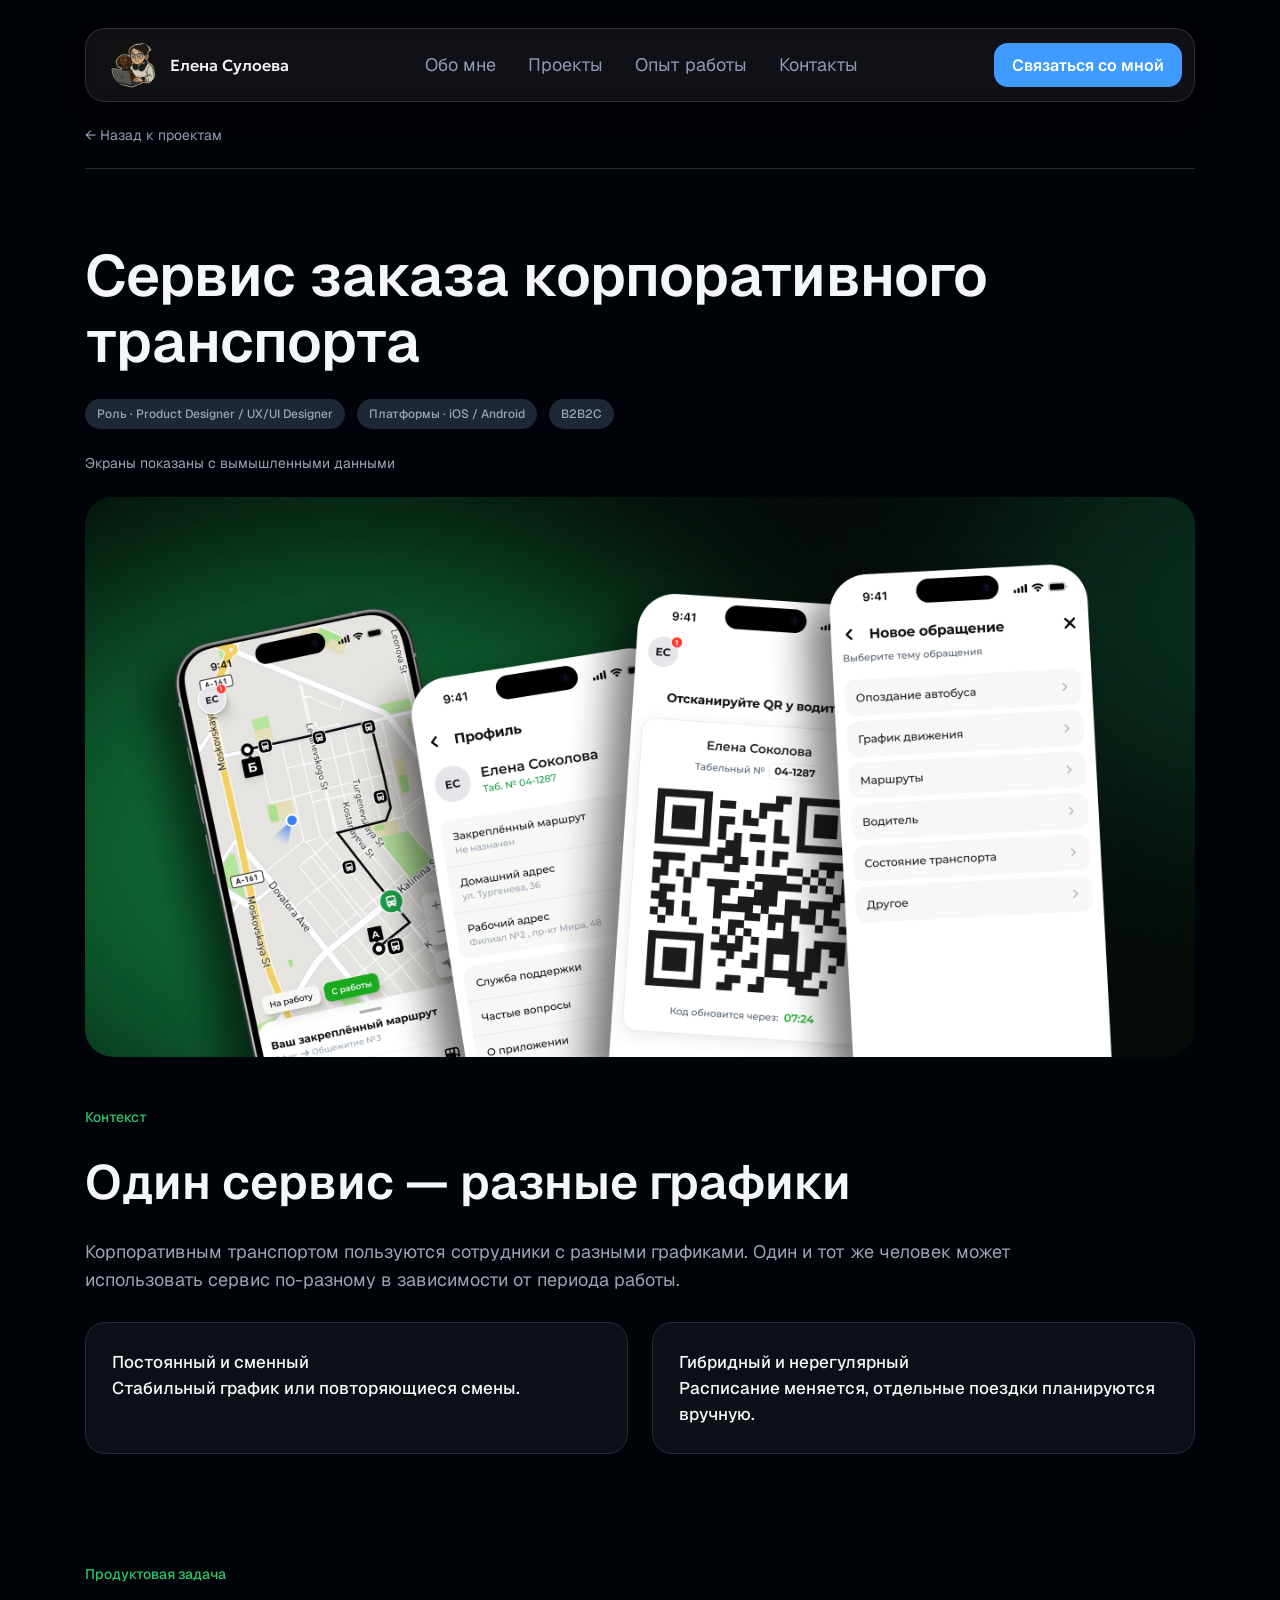
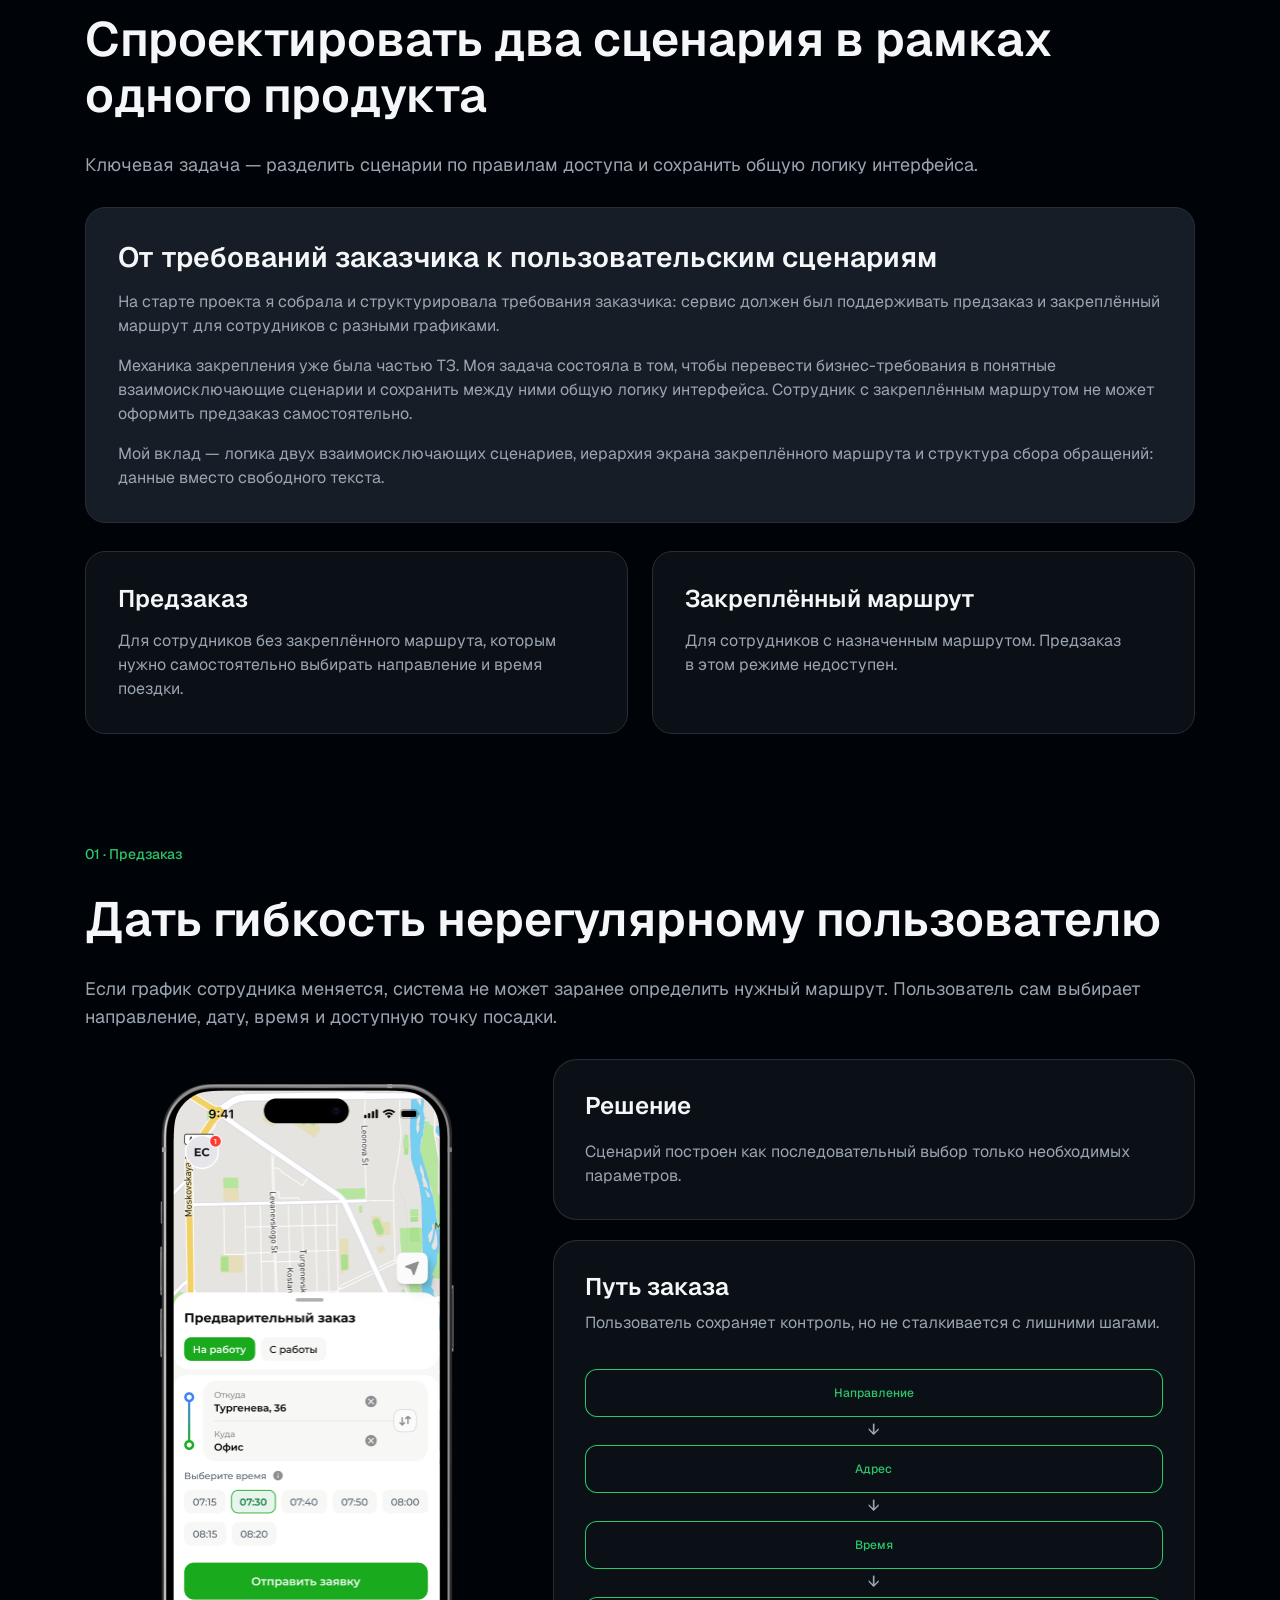
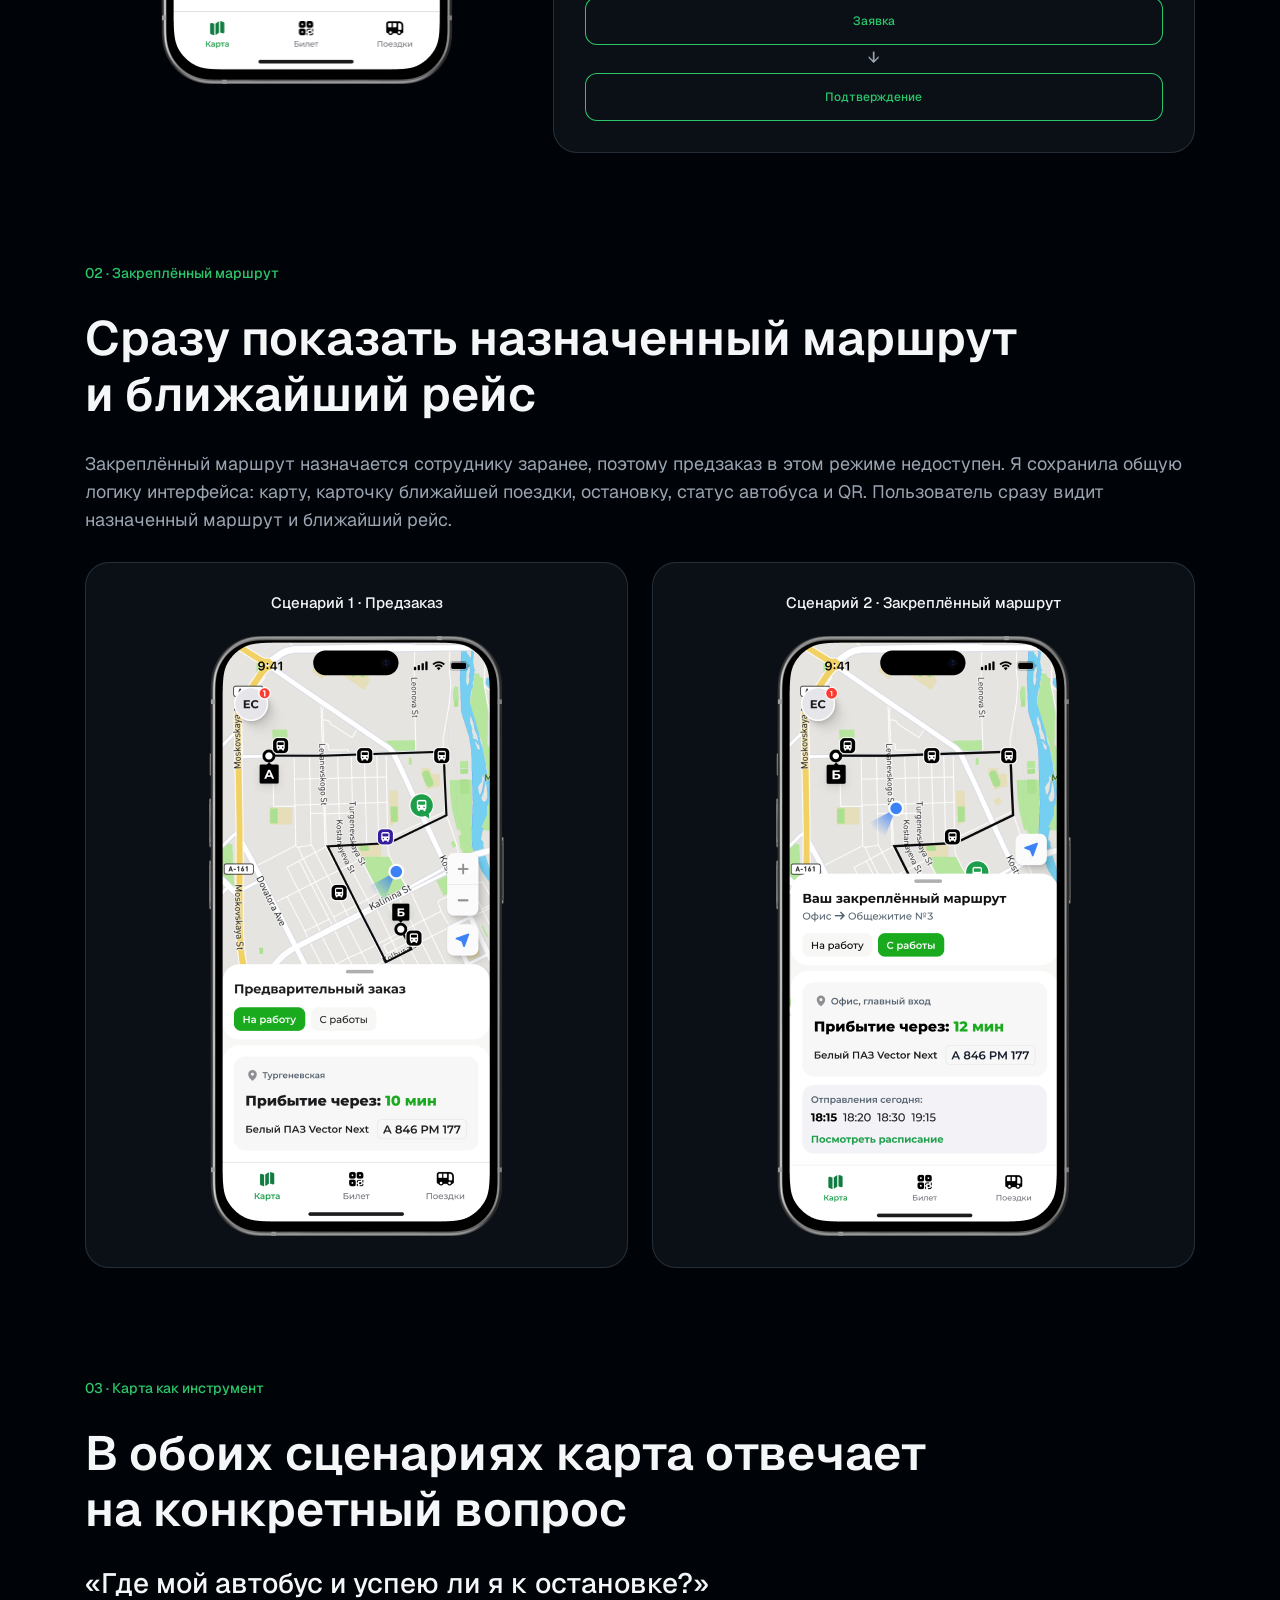
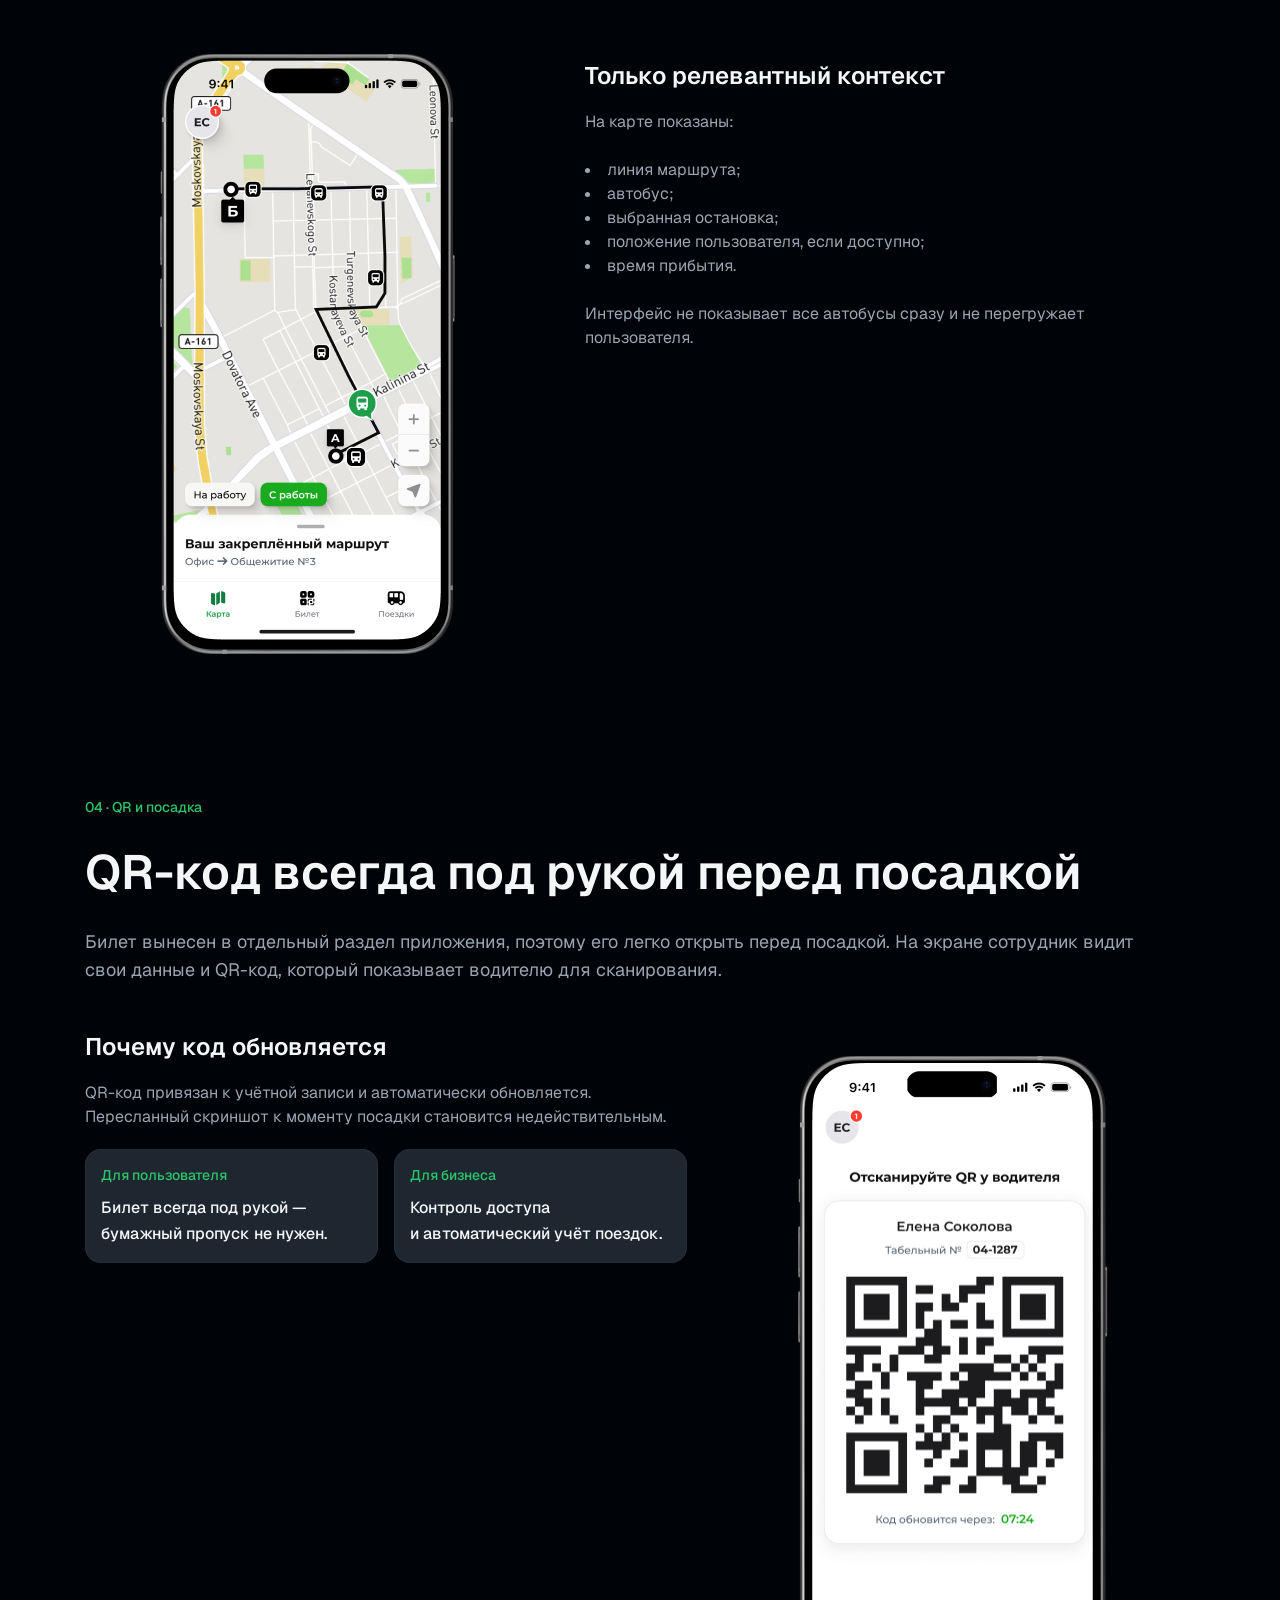
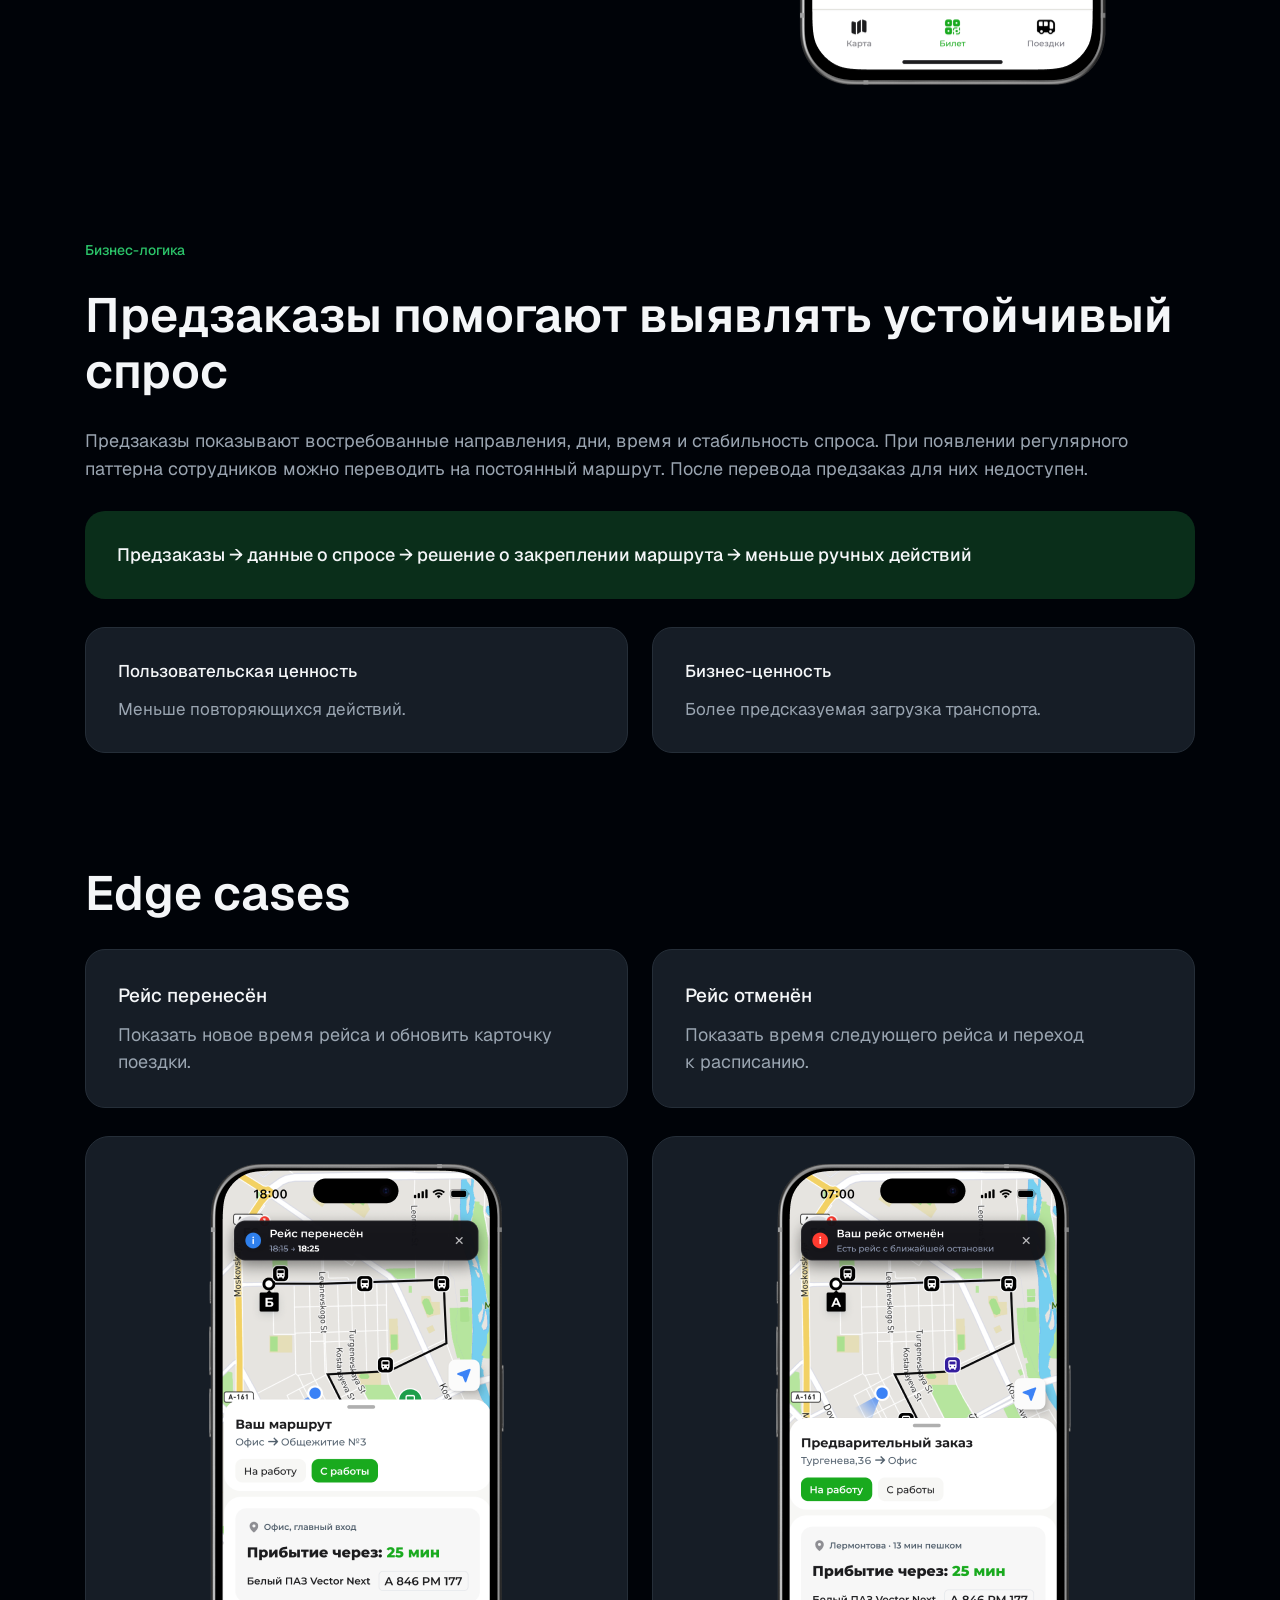
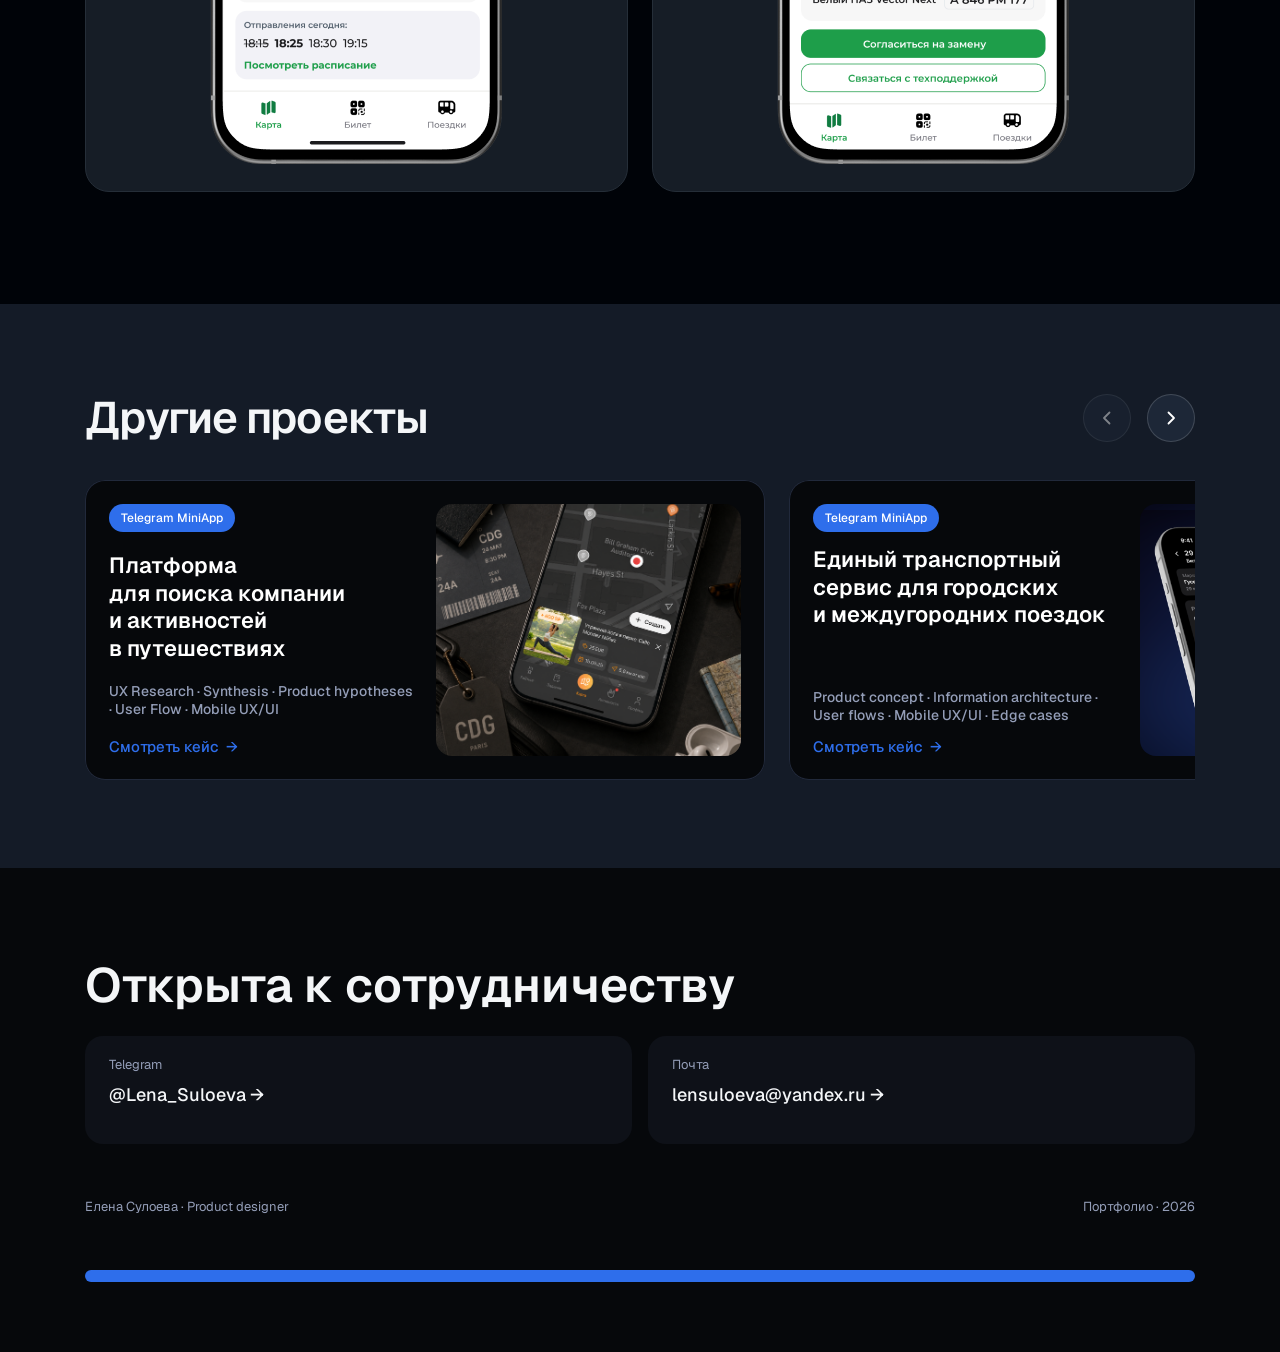
==== commit b9ac0cf5: "feat: add sticky header and contact modal, refine project navigation" ====
--- a/site/corporate-transport.html
+++ b/site/corporate-transport.html
@@ -8,30 +8,34 @@
   <title>Корпоративный транспорт — Елена Сулоева</title>
   <link rel="icon" type="image/png" href="../pic/avatar.png">
   <link rel="stylesheet" href="./fonts.css">
-  <link rel="stylesheet" href="./styles.css">
-  <link rel="stylesheet" href="./case.css?v=926602998c38">
-  <script src="./script.js" defer></script>
+  <link rel="stylesheet" href="./styles.css?v=67dc4a9e8c0a">
+  <link rel="stylesheet" href="./case.css?v=f373c40229ff">
+  <script src="./script.js?v=00da8aa6c56a" defer></script>
   <script src="./case.js" defer></script>
 </head>
 <body class="case-page">
   <a class="skip-link" href="#main">К содержимому</a>
-  <div class="case-header">
+  <div class="header-shell">
     <header class="header container">
       <a class="brand" href="./index.html" aria-label="Елена Сулоева — на главную">
         <img class="avatar" src="../pic/avatar.png" alt="" width="48" height="48">
         <span>Елена Сулоева</span>
       </a>
-      <nav class="navigation" id="navigation" aria-label="Основная навигация">
+      <nav class="navigation" id="navigation" aria-label="Основная навигация"><div class="navigation-links">
         <a href="./index.html#about">Обо&nbsp;мне</a>
         <a href="./index.html#projects">Проекты</a>
         <a href="./index.html#experience">Опыт работы</a>
         <a href="#contacts">Контакты</a>
+</div>        <button class="contact-button" type="button" data-contact-open aria-haspopup="dialog" aria-controls="contact-dialog" hidden>Связаться со&nbsp;мной</button>
       </nav>
-      <a class="contact-button" href="#contacts">Связаться со&nbsp;мной</a>
+
       <button class="menu-button" type="button" aria-label="Открыть меню" aria-expanded="false" aria-controls="navigation" hidden>
         <img src="../pic/menu.png" alt="" width="44" height="44">
       </button>
     </header>
+  </div>
+  <div class="case-header">
+
     <div class="case-back container"><a href="./index.html#projects"><span aria-hidden="true">←</span> Назад к&nbsp;проектам</a></div>
   </div>
   <main id="main" tabindex="-1">
@@ -181,5 +185,17 @@
     </section>
   </main>
   <footer class="footer"><div class="container"><div class="footer-meta"><p>Елена Сулоева · Product designer</p><p>Портфолио · 2026</p></div><div class="footer-line" aria-hidden="true"></div></div></footer>
+
+  <dialog class="contact-dialog" id="contact-dialog" aria-labelledby="contact-dialog-title" aria-describedby="contact-dialog-description">
+    <div class="contact-dialog-content">
+      <h2 id="contact-dialog-title">Свяжитесь со&nbsp;мной</h2>
+      <p id="contact-dialog-description">Расскажу о&nbsp;проектах подробнее и&nbsp;отвечу на&nbsp;вопросы</p>
+      <div class="contact-dialog-links">
+        <a href="https://t.me/Lena_Suloeva" target="_blank" rel="noopener noreferrer"><span>Telegram</span><strong><img src="../pic/telegram.svg" alt="" width="20" height="20">@Lena_Suloeva</strong></a>
+        <a href="mailto:lensuloeva@yandex.ru"><span>Почта</span><strong><img src="../pic/email.svg" alt="" width="24" height="24">lensuloeva@yandex.ru</strong></a>
+      </div>
+      <button class="contact-dialog-close" type="button" aria-label="Закрыть окно связи" autofocus><img src="../pic/modal-close.svg" alt="" width="18" height="18"></button>
+    </div>
+  </dialog>
 </body>
 </html>
--- a/site/styles.css
+++ b/site/styles.css
@@ -14,7 +14,7 @@
   background: var(--background);
   font-synthesis: none;
   scroll-behavior: smooth;
-  scroll-padding-top: 28px;
+  scroll-padding-top: var(--header-offset, 122px);
 }
 * { box-sizing: border-box; }
 body { margin: 0; }
@@ -28,11 +28,30 @@
 .container { width: calc(100% - var(--gutter) * 2); max-width: 1248px; margin-inline: auto; }
 .skip-link { position: absolute; top: 8px; left: 16px; z-index: 20; padding: 12px 18px; border-radius: 12px; background: var(--accent); transform: translateY(-150%); }
 .skip-link:focus { transform: translateY(0); }
-.cover { padding-top: 42px; }
-.header { position: relative; z-index: 2; display: flex; align-items: center; gap: 24px; min-height: 74px; padding: 12px 12px 12px 24px; border: 1px solid rgb(255 255 255 / 12%); border-radius: 20px; background: rgb(255 255 255 / 6%); box-shadow: 0 12px 24px rgb(0 0 0 / 20%); }
+.cover { padding-top: 0; }
+.header-shell { --header-initial-gap: 42px; position: sticky; top: calc(16px - var(--header-initial-gap)); z-index: 10; padding-top: var(--header-initial-gap); }
+.case-page .header-shell { --header-initial-gap: 28px; }
+.navigation .contact-button { color: #fff; border: 0; cursor: pointer; }
+.contact-dialog { width: 480px; max-width: calc(100vw - 32px); max-height: calc(100dvh - 32px); margin: auto; padding: 0; border: 1px solid rgb(255 255 255 / 8%); border-radius: 24px; background: #0e1118; color: #f6f9ff; box-shadow: 0 24px 60px rgb(0 0 0 / 50%); overscroll-behavior: contain; }
+.contact-dialog::backdrop { background: rgb(0 0 0 / 65%); }
+.contact-dialog-content { position: relative; display: flex; flex-direction: column; gap: 24px; padding: 39px; }
+.contact-dialog h2 { padding-right: 32px; font-size: 28px; font-weight: 600; line-height: 34px; }
+.contact-dialog p { color: #949eb8; font-size: 16px; line-height: 24px; }
+.contact-dialog-links { display: flex; flex-direction: column; gap: 12px; }
+.contact-dialog-links a { display: flex; flex-direction: column; gap: 8px; padding: 20px 24px; border-radius: 18px; background: #06080b; }
+.contact-dialog-links a:hover { background: #182133; }
+.contact-dialog-links a > span { font-size: 13px; line-height: 18px; color: #949eb8; }
+.contact-dialog-links strong { display: flex; align-items: center; gap: 8px; font-size: 18px; font-weight: 500; line-height: 25px; overflow-wrap: anywhere; }
+.contact-dialog-links img { flex-shrink: 0; }
+.contact-dialog-close { position: absolute; top: 30px; right: 31px; display: grid; place-items: center; width: 40px; height: 40px; padding: 0; border: 0; border-radius: 12px; background: rgb(255 255 255 / 6%); cursor: pointer; }
+.contact-dialog-close:hover { background: rgb(255 255 255 / 12%); }
+html[data-contact-open] { overflow: hidden; }
+html[data-contact-open] body { overflow: hidden; }
+.header { position: relative; z-index: 2; display: flex; align-items: center; gap: 0; min-height: 74px; padding: 12px 12px 12px 24px; border: 1px solid rgb(255 255 255 / 12%); border-radius: 20px; background: rgb(255 255 255 / 6%); backdrop-filter: blur(12px); box-shadow: 0 12px 24px rgb(0 0 0 / 20%), 0 1px 4px rgb(0 0 0 / 10%); }
 .brand { display: flex; flex-shrink: 0; align-items: center; gap: 12px; font-family: Geologica, Geist, sans-serif; font-size: 16px; font-weight: 500; line-height: 20px; }
 .avatar { width: 48px; height: 48px; object-fit: cover; border-radius: 50%; }
-.navigation { display: flex; flex: 1; align-items: center; justify-content: center; gap: 32px; color: #8f99b2; font-size: 18px; line-height: 20px; }
+.navigation { display: flex; flex: 1; align-items: center; color: #8f99b2; font-size: 18px; line-height: 20px; }
+.navigation-links { display: flex; flex: 1; align-items: center; justify-content: center; gap: 32px; }
 .navigation a { padding-block: 12px; transition: color 150ms; white-space: nowrap; }
 .navigation a:hover { color: var(--text); }
 .contact-button { display: flex; align-items: center; justify-content: center; flex-shrink: 0; min-height: 44px; padding: 10px 18px; border-radius: 14px; background: #3f9bff; color: #fff; font-family: Inter, sans-serif; font-size: 16px; font-weight: 600; transition: background 150ms; }
@@ -70,6 +89,9 @@
 .case-link { color: var(--accent); font-size: 15px; font-weight: 500; line-height: 22px; }
 .case-link[aria-disabled="true"] { cursor: not-allowed; }
 .case-link span { margin-left: 4px; }
+.project, .related-card { position: relative; isolation: isolate; }
+.project a.case-link[href]::after, .related-card a.case-link[href]::after { content: ''; position: absolute; inset: 0; z-index: 2; border-radius: inherit; cursor: pointer; }
+.project:has(a.case-link:focus-visible), .related-card:has(a.case-link:focus-visible) { outline: 2px solid #79b8ff; outline-offset: 5px; }
 .project-picture { display: block; align-self: center; min-width: 0; }
 .project-image { align-self: center; width: 100%; height: auto; aspect-ratio: 560 / 356; object-fit: cover; border-radius: 20px; }
 @media (hover: hover) and (pointer: fine) {
@@ -102,8 +124,8 @@
 .footer-meta p:last-child { text-align: right; }
 .footer-line { height: 12px; margin-top: 22px; border-radius: 6px; background: var(--accent); }
 @media (max-width: 1250px) {
-  .header { gap: 16px; }
-  .navigation { gap: 20px; font-size: 16px; }
+  .navigation { font-size: 16px; }
+  .navigation-links { gap: 20px; }
   h1 { font-size: 48px; line-height: 1.34; }
   .skill { padding: 18px; column-gap: 8px; }
   .project { grid-template-columns: repeat(2, minmax(0, 1fr)); padding: 28px; gap: 24px; }
@@ -116,9 +138,12 @@
 }
 @media (max-width: 1000px) {
   .header { flex-wrap: wrap; justify-content: space-between; }
-  .header .contact-button { display: none; }
+  .header .contact-button { display: flex; }
   .menu-button:not([hidden]) { display: block; }
   .navigation { flex-basis: 100%; order: 3; justify-content: flex-start; flex-wrap: wrap; }
+  .navigation-links { flex-basis: 100%; justify-content: flex-start; flex-wrap: wrap; }
+  .navigation .contact-button { margin-top: 16px; }
+  .header[data-menu-ready] .navigation { position: absolute; top: calc(100% + 8px); left: 0; right: 0; max-height: calc(100dvh - 130px); overflow-y: auto; padding: 16px; border: 1px solid var(--border); border-radius: 16px; background: #141820; box-shadow: 0 12px 24px rgb(0 0 0 / 30%); }
   .header[data-menu-ready] .navigation { display: none; }
   .header[data-menu-ready][data-menu-open] .navigation { display: flex; }
   .hero { padding-top: 64px; padding-bottom: 64px; }
@@ -139,9 +164,16 @@
 }
 @media (max-width: 700px) {
   :root { --gutter: 16px; }
+  .header-shell, .case-page .header-shell { --header-initial-gap: 42px; top: calc(8px - var(--header-initial-gap)); }
+  .contact-dialog-content { padding: 24px; }
+  .contact-dialog h2 { padding-right: 40px; font-size: 24px; line-height: 30px; }
+  .contact-dialog-close { top: 18px; right: 18px; }
+  .contact-dialog-links a { padding: 16px; }
+  .contact-dialog-links strong { font-size: 16px; }
   .header { padding: 12px 12px 12px 24px; gap: 12px; background: var(--surface); border-color: rgb(255 255 255 / 16%); }
   .brand { font-family: Geist, Arial, sans-serif; }
   .navigation { flex-direction: column; align-items: stretch; gap: 0; padding-top: 8px; }
+  .navigation-links { flex-direction: column; align-items: stretch; gap: 0; }
   .navigation a { padding: 12px; border-radius: 10px; }
   .navigation a:hover { background: #1d2737; }
   .hero { padding-top: 40px; padding-bottom: 40px; }
--- a/site/case.css
+++ b/site/case.css
@@ -9,7 +9,7 @@
   background: var(--case-background);
   color: var(--case-text);
 }
-.case-header { padding-top: 28px; padding-bottom: 20px; }
+.case-header { padding-top: 0; padding-bottom: 20px; }
 .case-back { margin-top: 24px; padding-bottom: 24px; border-bottom: 1px solid var(--case-border); color: var(--muted); font-size: 14px; line-height: 18px; }
 .case-back a:hover { color: var(--text); }
 .case-hero { display: flex; flex-direction: column; align-items: flex-start; gap: 24px; padding-top: 54px; padding-bottom: 52px; }
@@ -139,7 +139,7 @@
 }
 @media (max-width: 700px) {
   .case-page { --case-text: #eef2f7; --case-muted: #8f99b2; --case-surface: #0e141d; --case-green: #24d866; }
-  .case-header { padding-top: 42px; padding-bottom: 20px; }
+  .case-header { padding-top: 0; padding-bottom: 20px; }
   .case-back { margin-top: 22px; padding-bottom: 11px; border: 0; font-size: 13px; }
   .case-hero { gap: 24px; padding-top: 20px; padding-bottom: 12px; }
   .case-hero h1 { font-size: 32px; line-height: 38px; letter-spacing: -.32px; }
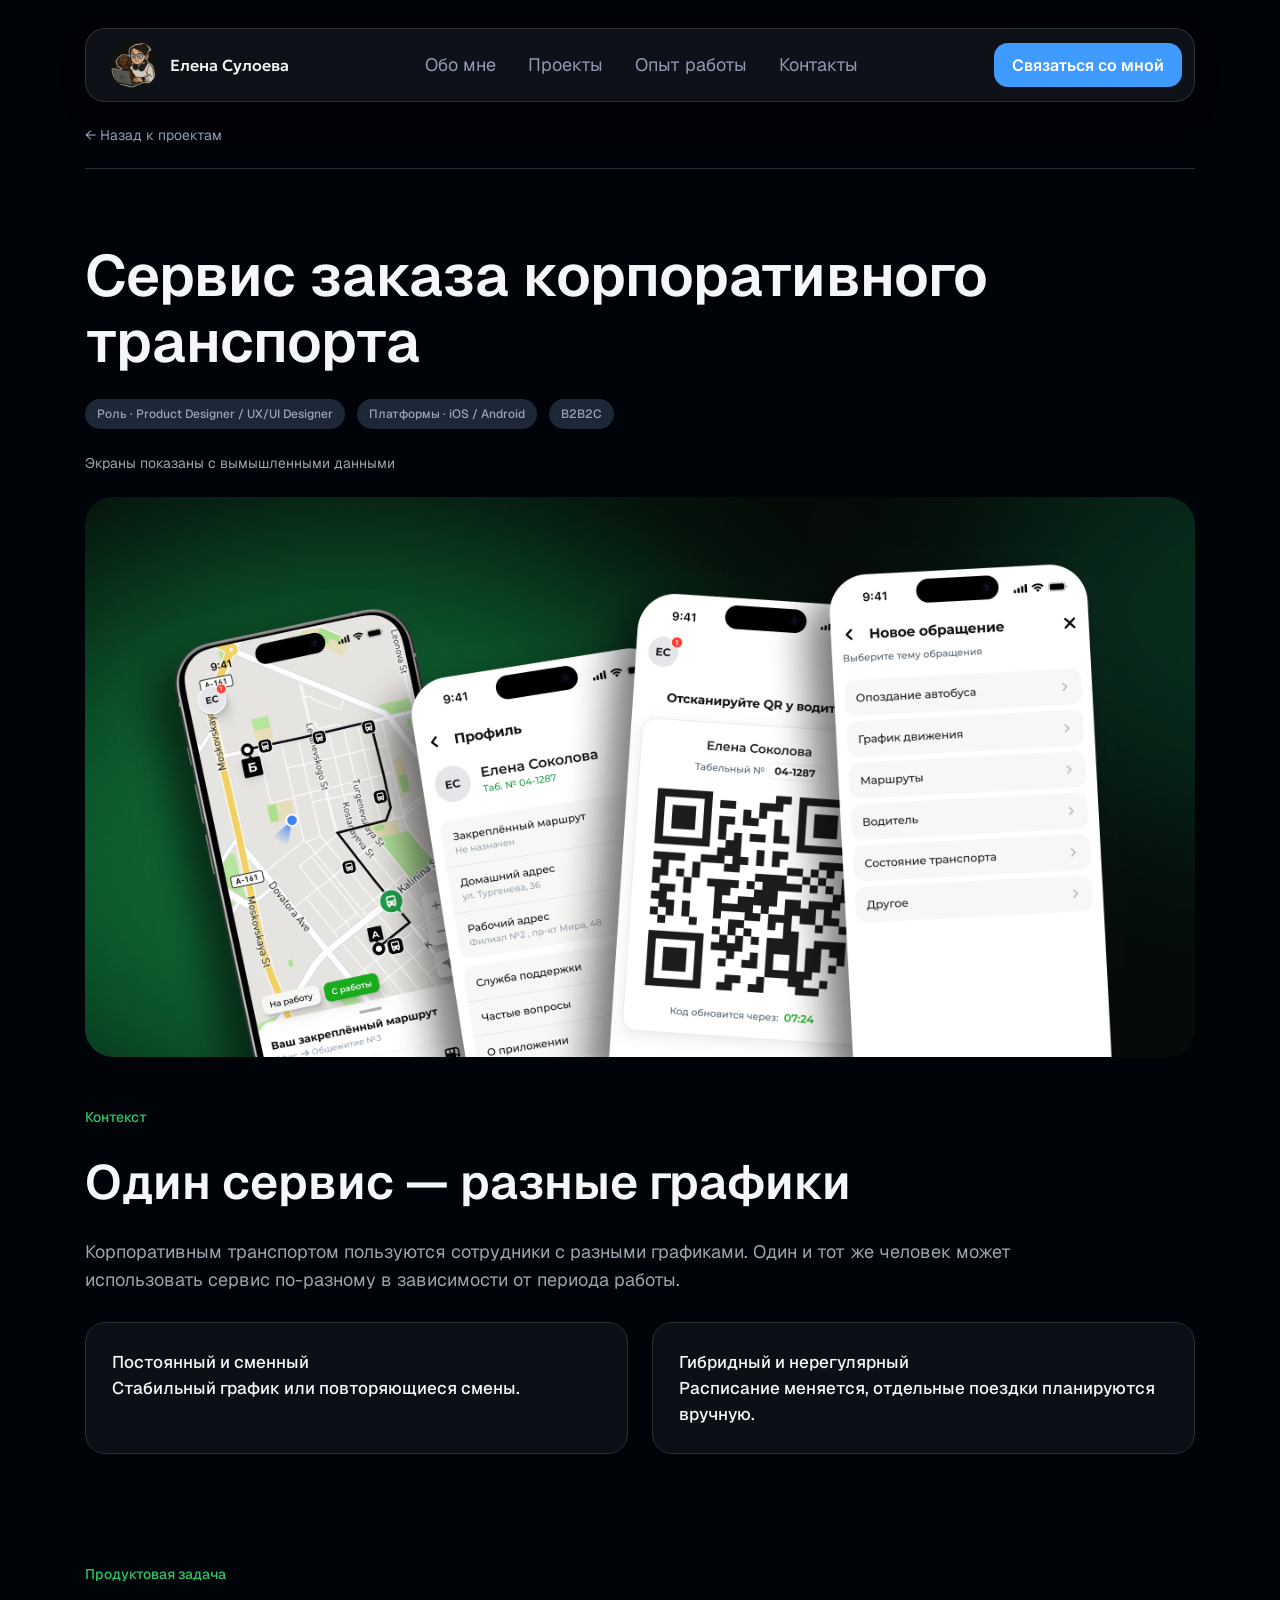
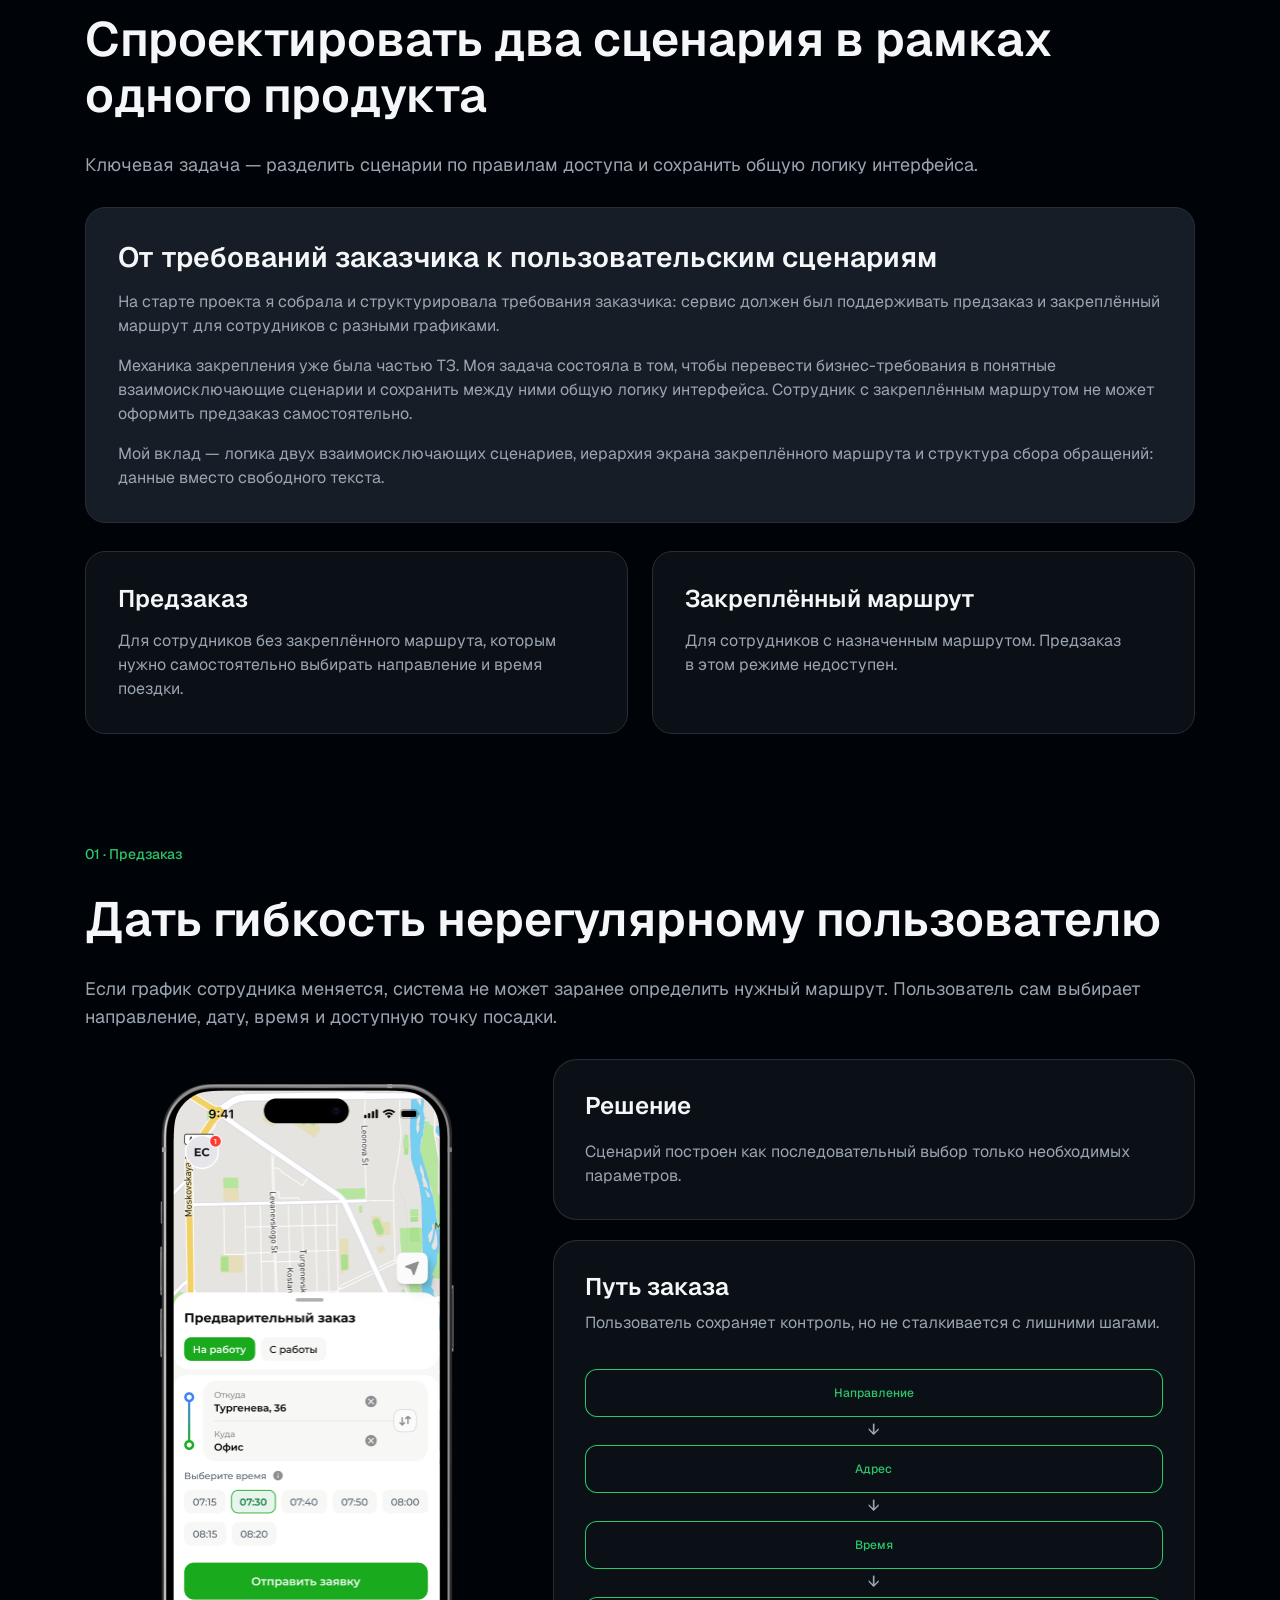
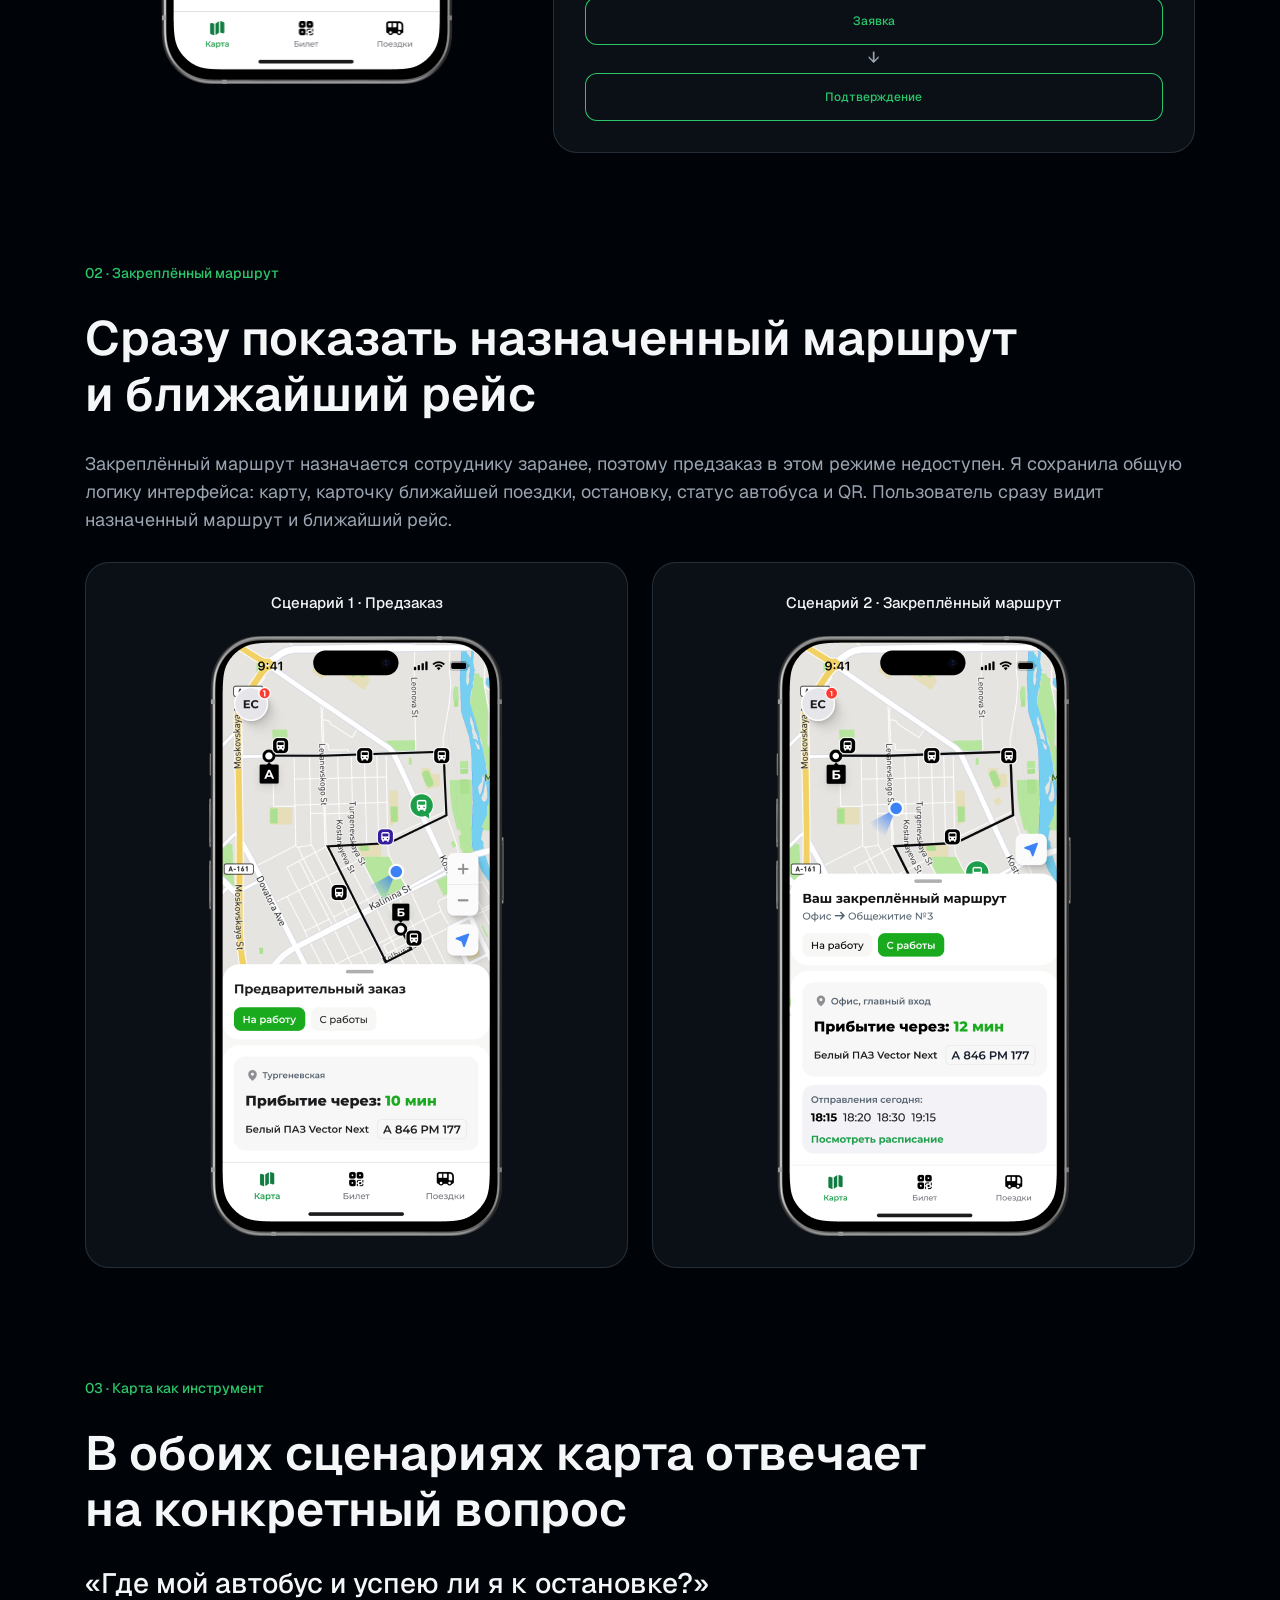
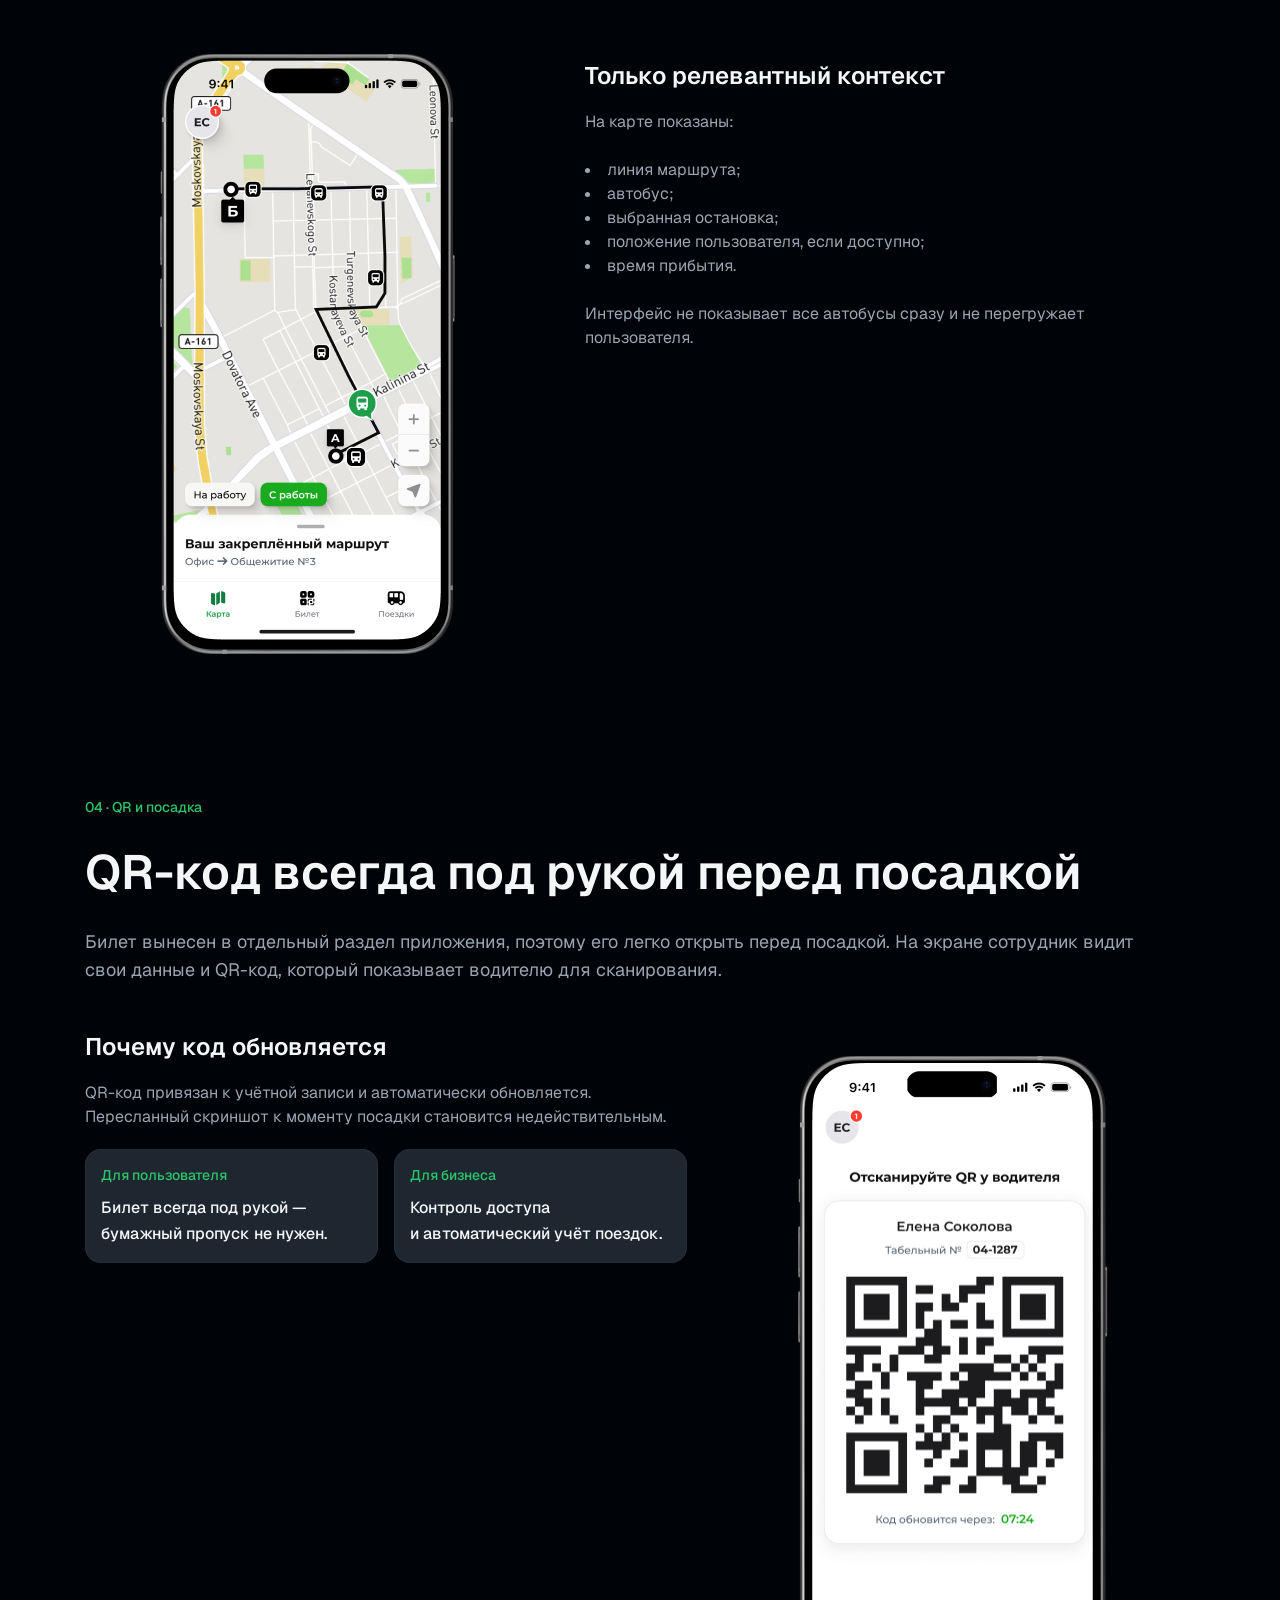
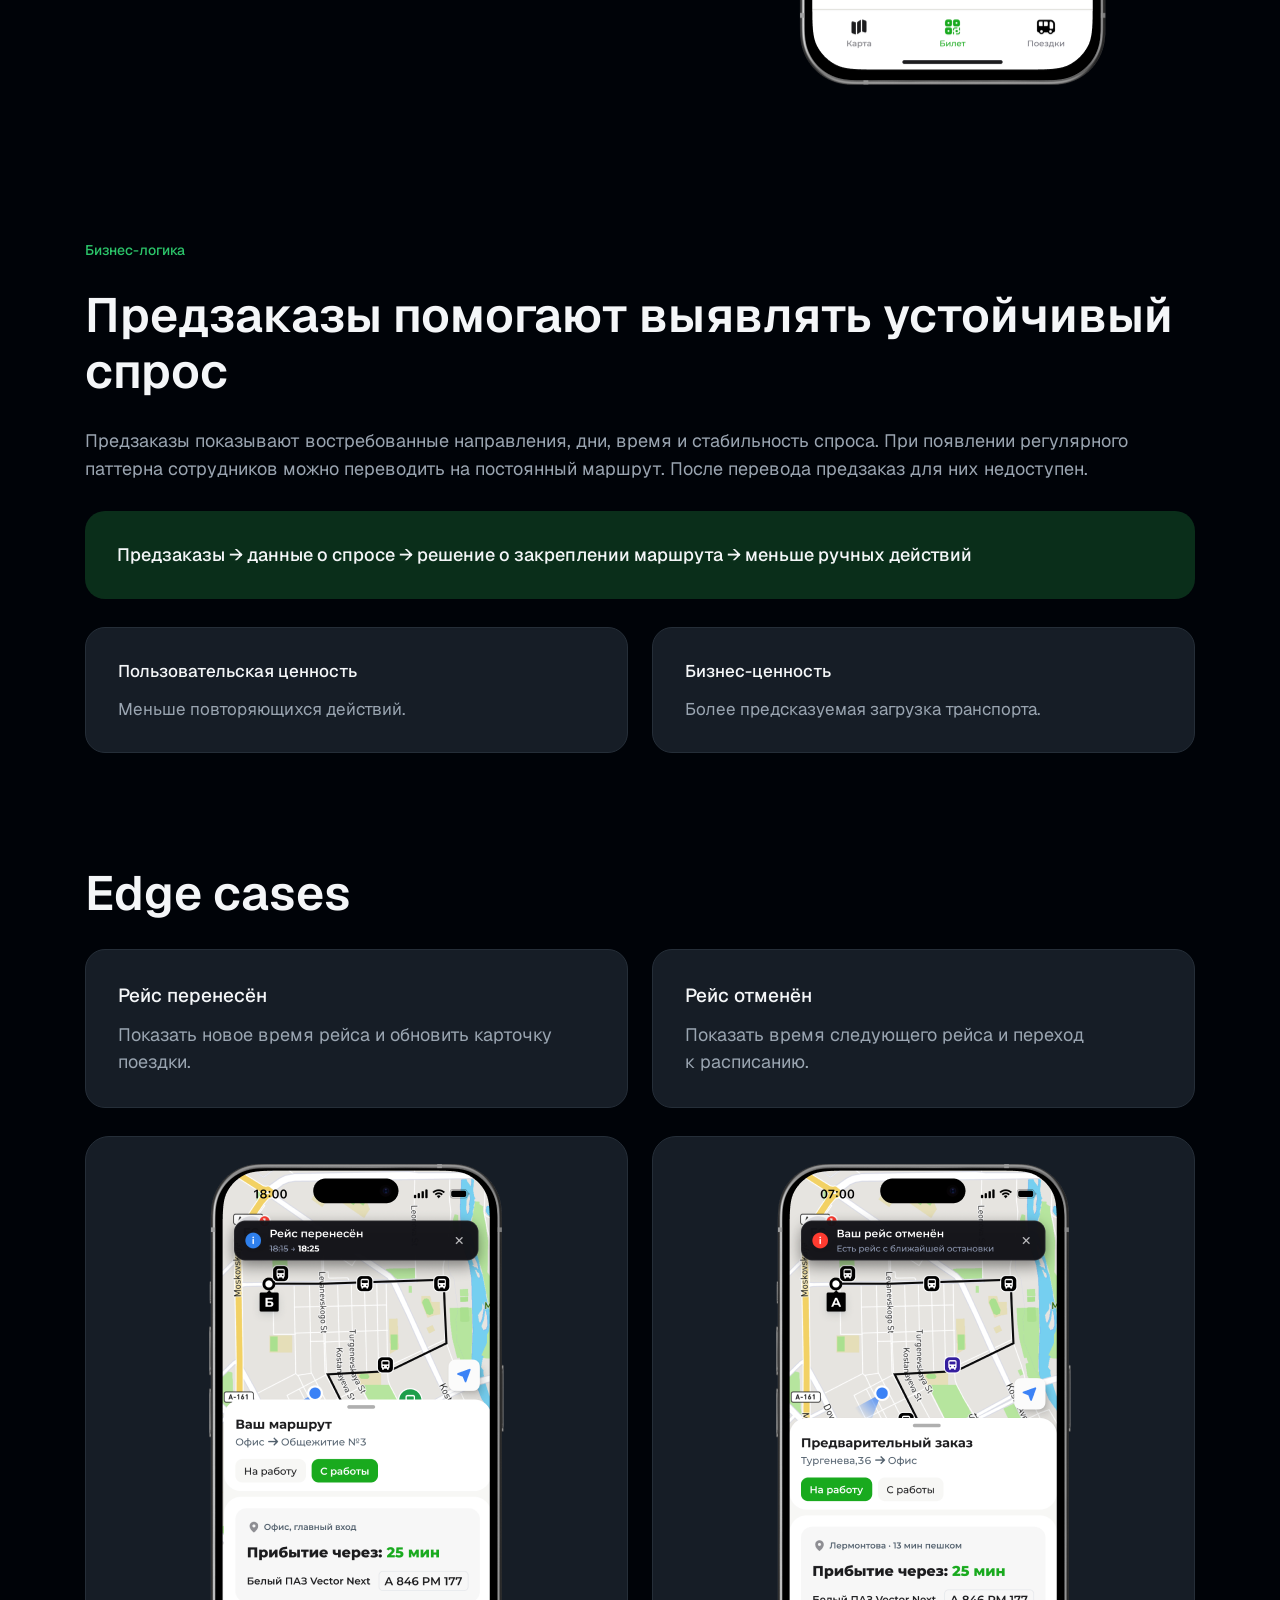
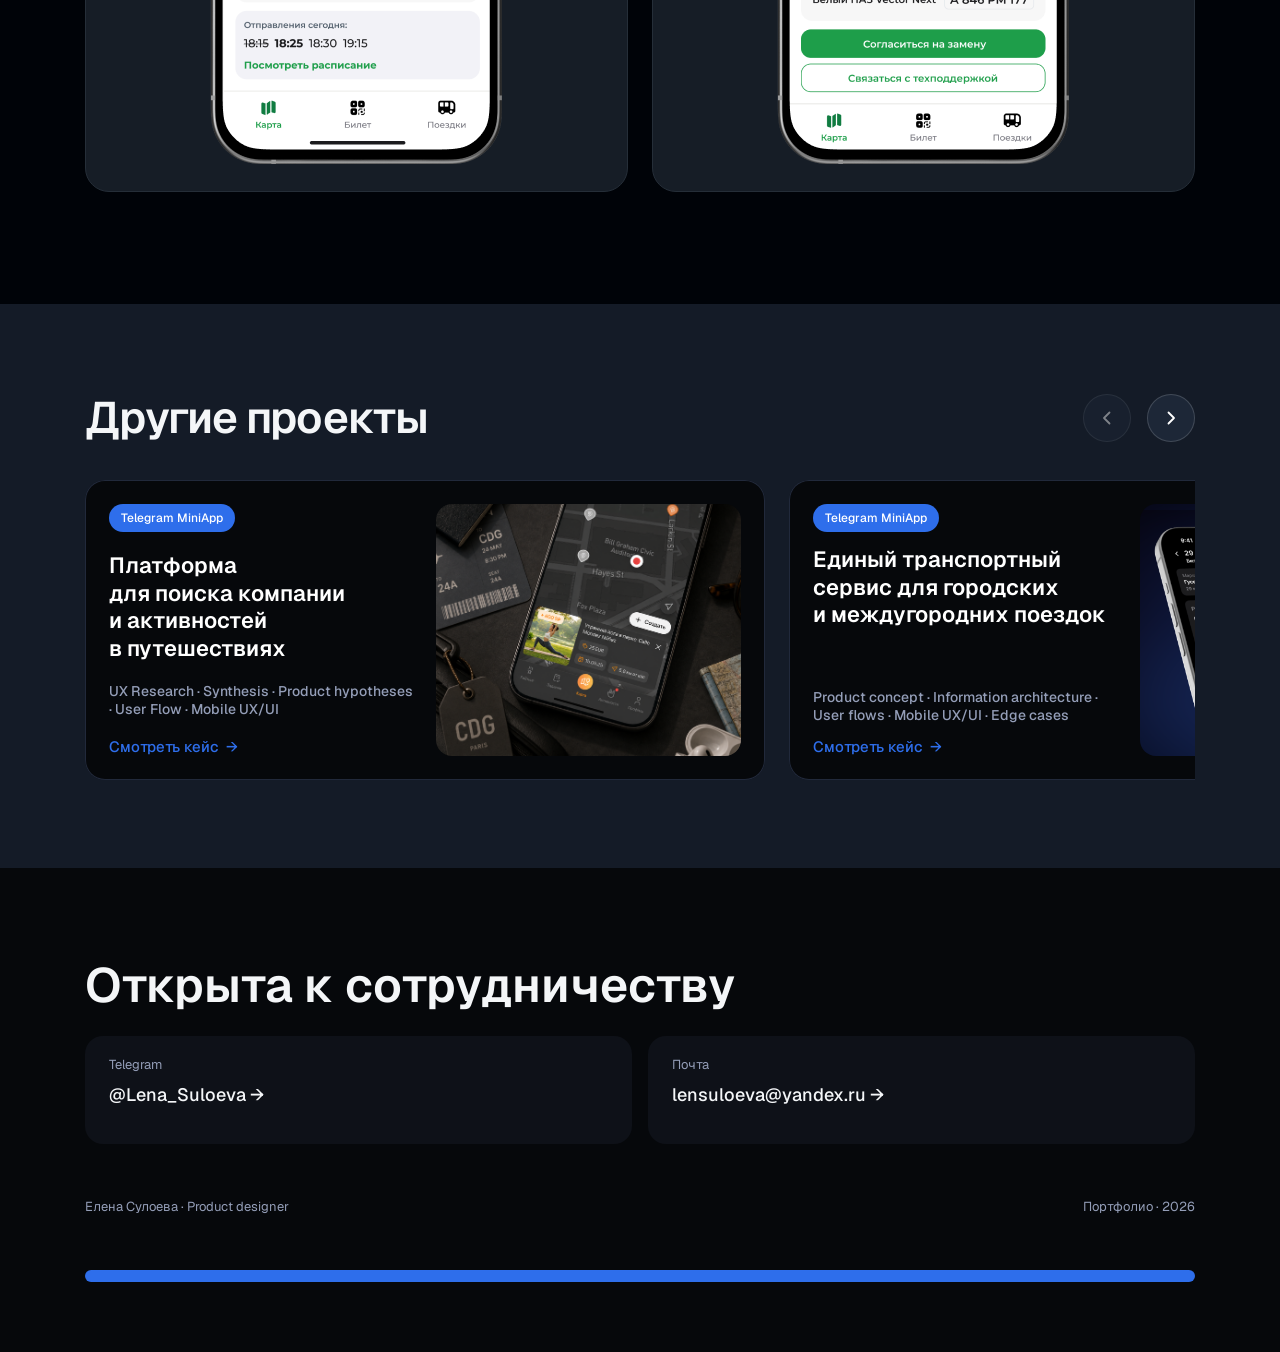
==== commit 243069c9: "Add transport, Soul and cashier cases with responsive layouts" ====
--- a/site/corporate-transport.html
+++ b/site/corporate-transport.html
@@ -8,7 +8,7 @@
   <title>Корпоративный транспорт — Елена Сулоева</title>
   <link rel="icon" type="image/png" href="../pic/avatar.png">
   <link rel="stylesheet" href="./fonts.css">
-  <link rel="stylesheet" href="./styles.css?v=67dc4a9e8c0a">
+  <link rel="stylesheet" href="./styles.css?v=308b3522d08c">
   <link rel="stylesheet" href="./case.css?v=f373c40229ff">
   <script src="./script.js?v=00da8aa6c56a" defer></script>
   <script src="./case.js" defer></script>
@@ -161,15 +161,15 @@
       </div>
       <div class="related-track" id="related-track" tabindex="0" role="region" aria-label="Другие проекты — прокручиваемый список">
         <article class="related-card related-card--soul">
-          <div class="related-content"><span class="badge">Telegram MiniApp</span><h3>Платформа<br>для&nbsp;поиска компании<br>и&nbsp;активностей<br>в&nbsp;путешествиях</h3><p class="project-tags">UX Research · Synthesis · Product hypotheses · User Flow · Mobile UX/UI</p><span class="case-link" role="link" aria-disabled="true" aria-label="Смотреть кейс — страница пока недоступна">Смотреть кейс <span aria-hidden="true">→</span></span></div>
+          <div class="related-content"><span class="badge">Telegram MiniApp</span><h3>Платформа<br>для&nbsp;поиска компании<br>и&nbsp;активностей<br>в&nbsp;путешествиях</h3><p class="project-tags">UX Research · Synthesis · Product hypotheses · User Flow · Mobile UX/UI</p><a class="case-link" href="./soul.html" aria-label="Смотреть кейс Soul">Смотреть кейс <span aria-hidden="true">→</span></a></div>
           <img class="related-image" src="../pic/carousel-soul-v2.png" alt="Приложение для путешествий на телефоне рядом с посадочным талоном" width="305" height="252" loading="lazy" decoding="async">
         </article>
         <article class="related-card related-card--transport">
-          <div class="related-content"><span class="badge">Telegram MiniApp</span><h3>Единый транспортный сервис для&nbsp;городских и&nbsp;междугородних поездок</h3><p class="project-tags">Product concept · Information architecture · User flows · Mobile UX/UI · Edge cases</p><span class="case-link" role="link" aria-disabled="true" aria-label="Смотреть кейс — страница пока недоступна">Смотреть кейс <span aria-hidden="true">→</span></span></div>
+          <div class="related-content"><span class="badge">Telegram MiniApp</span><h3>Единый транспортный сервис для&nbsp;городских и&nbsp;междугородних поездок</h3><p class="project-tags">Product concept · Information architecture · User flows · Mobile UX/UI · Edge cases</p><a class="case-link" href="./transport-app.html" aria-label="Смотреть кейс единого транспортного сервиса">Смотреть кейс <span aria-hidden="true">→</span></a></div>
           <img class="related-image" src="../pic/carousel-transport-v2.png" alt="Превью единого транспортного сервиса" width="305" height="252" loading="lazy" decoding="async">
         </article>
         <article class="related-card related-card--cashier">
-          <div class="related-content"><span class="badge">Web B2B</span><h3>АРМ Кассира</h3><p class="project-tags">Complex B2B flows · Payment scenarios · Edge cases · Web UI</p><span class="case-link" role="link" aria-disabled="true" aria-label="Смотреть кейс — страница пока недоступна">Смотреть кейс <span aria-hidden="true">→</span></span></div>
+          <div class="related-content"><span class="badge">Web B2B</span><h3>АРМ Кассира</h3><p class="project-tags">Complex B2B flows · Payment scenarios · Edge cases · Web UI</p><a class="case-link" href="./cashier.html" aria-label="Смотреть кейс АРМ Кассира">Смотреть кейс <span aria-hidden="true">→</span></a></div>
           <img class="related-image" src="../pic/carousel-cashier-v2.png" alt="Превью автоматизированного рабочего места кассира" width="305" height="252" loading="lazy" decoding="async">
         </article>
       </div>
--- a/site/styles.css
+++ b/site/styles.css
@@ -47,7 +47,7 @@
 .contact-dialog-close:hover { background: rgb(255 255 255 / 12%); }
 html[data-contact-open] { overflow: hidden; }
 html[data-contact-open] body { overflow: hidden; }
-.header { position: relative; z-index: 2; display: flex; align-items: center; gap: 0; min-height: 74px; padding: 12px 12px 12px 24px; border: 1px solid rgb(255 255 255 / 12%); border-radius: 20px; background: rgb(255 255 255 / 6%); backdrop-filter: blur(12px); box-shadow: 0 12px 24px rgb(0 0 0 / 20%), 0 1px 4px rgb(0 0 0 / 10%); }
+.header { position: relative; z-index: 2; display: flex; align-items: center; gap: 0; min-height: 74px; padding: 12px 12px 12px 24px; border: 1px solid rgb(255 255 255 / 12%); border-radius: 20px; background: var(--surface); backdrop-filter: blur(12px); box-shadow: 0 12px 24px rgb(0 0 0 / 20%), 0 1px 4px rgb(0 0 0 / 10%); }
 .brand { display: flex; flex-shrink: 0; align-items: center; gap: 12px; font-family: Geologica, Geist, sans-serif; font-size: 16px; font-weight: 500; line-height: 20px; }
 .avatar { width: 48px; height: 48px; object-fit: cover; border-radius: 50%; }
 .navigation { display: flex; flex: 1; align-items: center; color: #8f99b2; font-size: 18px; line-height: 20px; }
